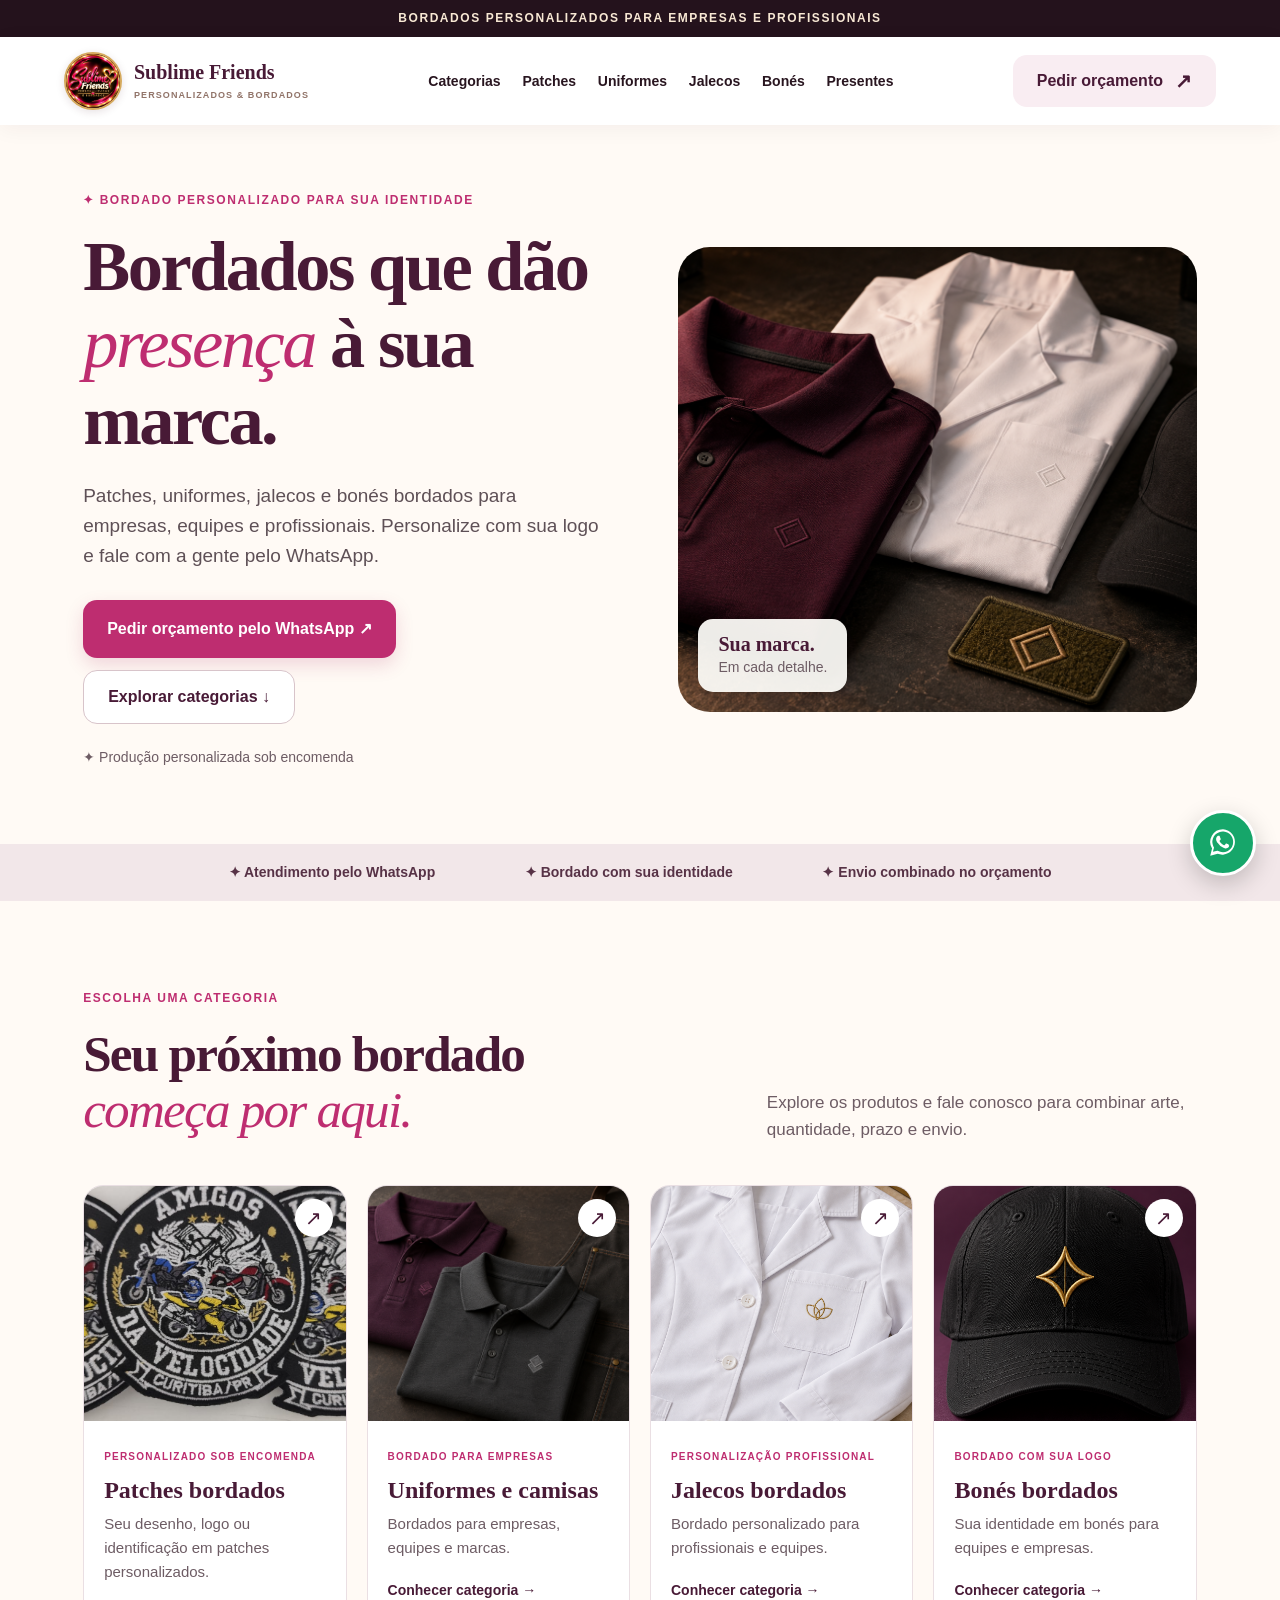
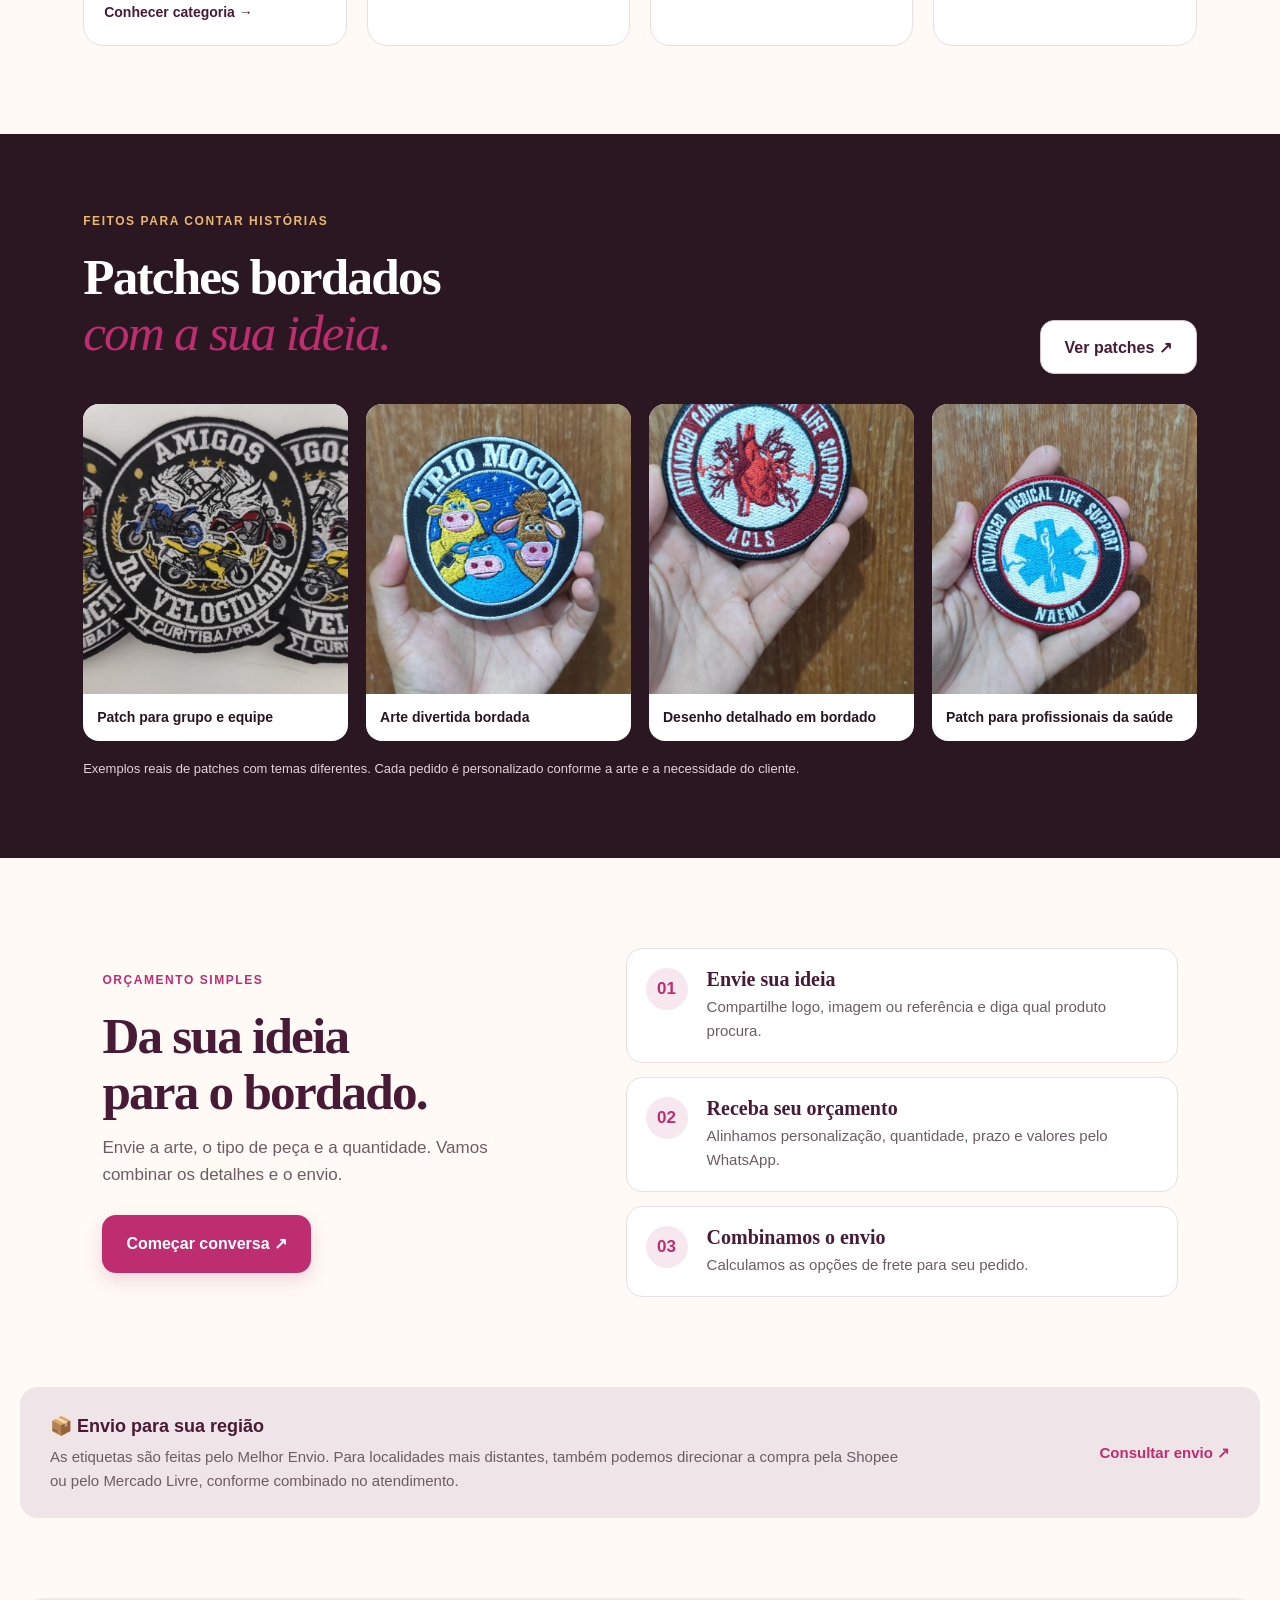
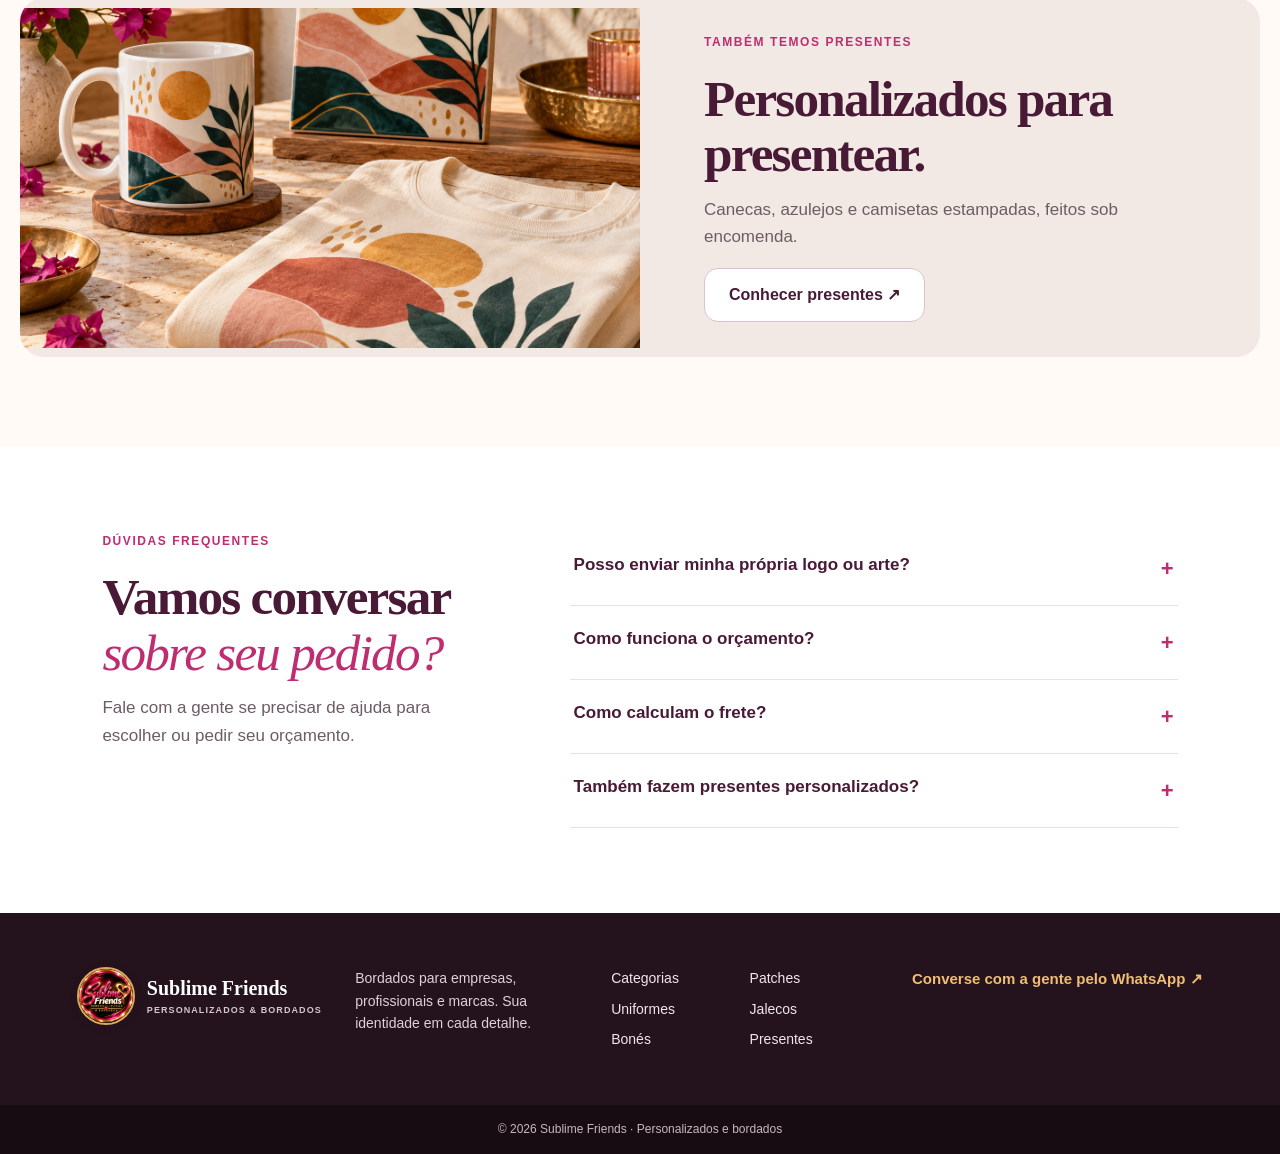
==== index.html @ 419f2129 "Atualiza cache das páginas do catálogo" ====
<!doctype html><html lang="pt-BR"><head><meta charset="utf-8"><meta name="viewport" content="width=device-width,initial-scale=1"><meta name="theme-color" content="#200d18"><meta name="description" content="Patches, jalecos, uniformes, camisas e bonés bordados com sua logo. Presentes personalizados sob encomenda. Peça seu orçamento à Sublime Friends pelo WhatsApp."><meta property="og:title" content="Sublime Friends | Bordados Personalizados"><meta property="og:description" content="Bordados para empresas, equipes e profissionais: patches, uniformes, jalecos e bonés personalizados."><meta property="og:image" content="sublime-friends-logo.jpeg"><title>Sublime Friends | Patches, Uniformes e Bordados Personalizados</title><link rel="icon" href="sublime-friends-logo.jpeg"><link rel="stylesheet" href="styles.css?v=20261026"><script type="application/ld+json">{"@context":"https://schema.org","@type":"Store","name":"Sublime Friends Personalizados e Bordados","description":"Bordados personalizados para empresas, jalecos, bonés, uniformes e patches. Presentes personalizados sob encomenda.","image":"sublime-friends-logo.jpeg","priceRange":"Sob consulta","currenciesAccepted":"BRL"}</script></head><body><div class="topline">BORDADOS PERSONALIZADOS PARA EMPRESAS E PROFISSIONAIS</div><header class="site-header"><a class="brand" href="index.html" aria-label="Sublime Friends — página inicial"><span class="brand-mark"><img src="sublime-friends-logo.jpeg" alt=""></span><span><b>Sublime Friends</b><small>PERSONALIZADOS &amp; BORDADOS</small></span></a><button class="menu-toggle" aria-label="Abrir menu" aria-expanded="false"><span></span><span></span><span></span></button><nav class="main-nav"><a href="index.html#categorias">Categorias</a><a href="patches.html">Patches</a><a href="uniformes.html">Uniformes</a><a href="jalecos.html">Jalecos</a><a href="bones.html">Bonés</a><a href="presentes.html">Presentes</a></nav><a class="header-cta" href="https://wa.me/5571993175215?text=Ol%C3%A1%21%20Vim%20pelo%20site%20da%20Sublime%20Friends%20e%20quero%20fazer%20um%20or%C3%A7amento.">Pedir orçamento <span>↗</span></a></header><main><section class="hero"><div class="hero-copy"><p class="eyebrow">✦ BORDADO PERSONALIZADO PARA SUA IDENTIDADE</p><h1>Bordados que dão <em>presença</em> à sua marca.</h1><p class="hero-lead">Patches, uniformes, jalecos e bonés bordados para empresas, equipes e profissionais. Personalize com sua logo e fale com a gente pelo WhatsApp.</p><div class="hero-actions"><a class="button primary" href="https://wa.me/5571993175215?text=Ol%C3%A1%21%20Quero%20fazer%20um%20or%C3%A7amento%20de%20bordado%20personalizado.">Pedir orçamento pelo WhatsApp ↗</a><a class="button secondary" href="#categorias">Explorar categorias ↓</a></div><div class="trust-line">✦ Produção personalizada sob encomenda</div></div><div class="hero-image"><img src="bordados-hero.png" alt="Polo, jaleco e boné com bordado personalizado"><div class="image-label"><b>Sua marca.</b><span>Em cada detalhe.</span></div></div></section>
<section class="benefit-strip"><span>✦ Atendimento pelo WhatsApp</span><span>✦ Bordado com sua identidade</span><span>✦ Envio combinado no orçamento</span></section>
<section class="section" id="categorias"><div class="section-heading"><div><p class="eyebrow">ESCOLHA UMA CATEGORIA</p><h2>Seu próximo bordado<br><em>começa por aqui.</em></h2></div><p>Explore os produtos e fale conosco para combinar arte, quantidade, prazo e envio.</p></div><div class="category-grid"><a class="category-card" href="patches.html"><div class="card-photo"><img src="patch-motociclista.jpeg" alt="Patch bordado personalizado para motociclistas" loading="lazy"><span class="photo-arrow">↗</span></div><div class="card-copy"><span>PERSONALIZADO SOB ENCOMENDA</span><h3>Patches bordados</h3><p>Seu desenho, logo ou identificação em patches personalizados.</p><b>Conhecer categoria →</b></div></a><a class="category-card" href="uniformes.html"><div class="card-photo"><img src="uniformes.png" alt="Uniformes bordados para empresas" loading="lazy"><span class="photo-arrow">↗</span></div><div class="card-copy"><span>BORDADO PARA EMPRESAS</span><h3>Uniformes e camisas</h3><p>Bordados para empresas, equipes e marcas.</p><b>Conhecer categoria →</b></div></a><a class="category-card" href="jalecos.html"><div class="card-photo"><img src="jaleco-bordado.png" alt="Jaleco profissional bordado" loading="lazy"><span class="photo-arrow">↗</span></div><div class="card-copy"><span>PERSONALIZAÇÃO PROFISSIONAL</span><h3>Jalecos bordados</h3><p>Bordado personalizado para profissionais e equipes.</p><b>Conhecer categoria →</b></div></a><a class="category-card" href="bones.html"><div class="card-photo"><img src="bone-bordado.png" alt="Boné escuro com bordado personalizado" loading="lazy"><span class="photo-arrow">↗</span></div><div class="card-copy"><span>BORDADO COM SUA LOGO</span><h3>Bonés bordados</h3><p>Sua identidade em bonés para equipes e empresas.</p><b>Conhecer categoria →</b></div></a></div></section>
<section class="patch-showcase"><div class="section-heading"><div><p class="eyebrow">FEITOS PARA CONTAR HISTÓRIAS</p><h2>Patches bordados<br><em>com a sua ideia.</em></h2></div><a class="button secondary" href="patches.html">Ver patches ↗</a></div><div class="patch-gallery"><figure><img loading="lazy" src="patch-motociclista.jpeg" alt="Patch bordado personalizado com tema motociclismo"><figcaption>Patch para grupo e equipe</figcaption></figure><figure><img loading="lazy" src="patch-vacas.jpeg" alt="Patch bordado colorido com tema de vacas"><figcaption>Arte divertida bordada</figcaption></figure><figure><img loading="lazy" src="patch-coracao.jpeg" alt="Patch bordado com ilustração de coração anatômico"><figcaption>Desenho detalhado em bordado</figcaption></figure><figure><img loading="lazy" src="patch-medico.jpeg" alt="Patch bordado para área de saúde"><figcaption>Patch para profissionais da saúde</figcaption></figure></div><p class="gallery-note">Exemplos reais de patches com temas diferentes. Cada pedido é personalizado conforme a arte e a necessidade do cliente.</p></section>
<section class="how-section"><div><p class="eyebrow">ORÇAMENTO SIMPLES</p><h2>Da sua ideia<br>para o bordado.</h2><p>Envie a arte, o tipo de peça e a quantidade. Vamos combinar os detalhes e o envio.</p><a class="button primary" href="https://wa.me/5571993175215?text=Ol%C3%A1%21%20Quero%20um%20or%C3%A7amento%20e%20vou%20enviar%20minha%20arte.">Começar conversa ↗</a></div><div class="steps"><article><span>01</span><div><h3>Envie sua ideia</h3><p>Compartilhe logo, imagem ou referência e diga qual produto procura.</p></div></article><article><span>02</span><div><h3>Receba seu orçamento</h3><p>Alinhamos personalização, quantidade, prazo e valores pelo WhatsApp.</p></div></article><article><span>03</span><div><h3>Combinamos o envio</h3><p>Calculamos as opções de frete para seu pedido.</p></div></article></div></section>
<section class="shipping-note"><div><b>📦 Envio para sua região</b><p>As etiquetas são feitas pelo Melhor Envio. Para localidades mais distantes, também podemos direcionar a compra pela Shopee ou pelo Mercado Livre, conforme combinado no atendimento.</p></div><a href="https://wa.me/5571993175215?text=Ol%C3%A1%21%20Quero%20consultar%20o%20envio%20para%20minha%20cidade.">Consultar envio ↗</a></section>
<section class="gift-band"><img src="presentes.png" alt="Caneca, azulejo e camiseta estampados personalizados" loading="lazy"><div><p class="eyebrow">TAMBÉM TEMOS PRESENTES</p><h2>Personalizados para presentear.</h2><p>Canecas, azulejos e camisetas estampadas, feitos sob encomenda.</p><a class="button secondary" href="presentes.html">Conhecer presentes ↗</a></div></section>
<section class="faq-section"><div><p class="eyebrow">DÚVIDAS FREQUENTES</p><h2>Vamos conversar<br><em>sobre seu pedido?</em></h2><p>Fale com a gente se precisar de ajuda para escolher ou pedir seu orçamento.</p></div><div class="faq-list"><details><summary>Posso enviar minha própria logo ou arte?</summary><p>Sim. Envie sua arte ou referência pelo WhatsApp e conversamos sobre a personalização.</p></details><details><summary>Como funciona o orçamento?</summary><p>O valor depende do produto, da arte, da quantidade e dos detalhes do pedido.</p></details><details><summary>Como calculam o frete?</summary><p>As etiquetas são feitas pelo Melhor Envio. Para regiões mais distantes, podemos combinar o link da Shopee ou do Mercado Livre.</p></details><details><summary>Também fazem presentes personalizados?</summary><p>Sim. Temos canecas, azulejos e camisetas estampadas, além da linha principal de bordados.</p></details></div></section></main><footer><div class="footer-inner"><a class="brand footer-brand" href="index.html"><span class="brand-mark"><img src="sublime-friends-logo.jpeg" alt=""></span><span><b>Sublime Friends</b><small>PERSONALIZADOS &amp; BORDADOS</small></span></a><p>Bordados para empresas, profissionais e marcas. Sua identidade em cada detalhe.</p><div class="footer-links"><a href="index.html#categorias">Categorias</a><a href="patches.html">Patches</a><a href="uniformes.html">Uniformes</a><a href="jalecos.html">Jalecos</a><a href="bones.html">Bonés</a><a href="presentes.html">Presentes</a></div><a class="footer-contact" href="https://wa.me/5571993175215?text=Ol%C3%A1%21%20Vim%20pelo%20site%20da%20Sublime%20Friends%20e%20quero%20fazer%20um%20or%C3%A7amento.">Converse com a gente pelo WhatsApp ↗</a></div><div class="copyright">© 2026 Sublime Friends · Personalizados e bordados</div></footer><a class="floating-wa" aria-label="Chamar Sublime Friends no WhatsApp" href="https://wa.me/5571993175215?text=Ol%C3%A1%21%20Vim%20pelo%20site%20da%20Sublime%20Friends%20e%20quero%20fazer%20um%20or%C3%A7amento."><svg viewBox="0 0 32 32" aria-hidden="true"><path d="M16 3a12 12 0 0 0-10.3 18.2L4 28l7-1.8A12 12 0 1 0 16 3Zm0 21.8a9.8 9.8 0 0 1-5-1.4l-.4-.2-4.1 1.1 1.1-4-.3-.4A9.8 9.8 0 1 1 16 24.8Zm5.4-7.3c-.3-.2-1.8-.9-2.1-1s-.5-.2-.7.2-.8 1-1 1.2-.4.2-.7.1a8.2 8.2 0 0 1-2.4-1.5 9.1 9.1 0 0 1-1.7-2.1c-.2-.3 0-.5.2-.7l.5-.6.3-.5v-.6c-.1-.2-.7-1.7-.9-2.3-.2-.6-.5-.5-.7-.5h-.6c-.2 0-.6.1-.9.4s-1.2 1.2-1.2 2.8 1.2 3.2 1.4 3.4a13.3 13.3 0 0 0 5.1 4.5c.7.3 1.2.5 1.7.6.7.2 1.3.2 1.8.1.5-.1 1.8-.7 2-1.4.3-.7.3-1.3.2-1.4s-.3-.3-.6-.4Z"/></svg></a><script src="nav.js" defer></script></body></html>
---- styles.css ----
:root{--ink:#28151f;--plum:#481a36;--pink:#be2d70;--gold:#d5aa5d;--cream:#fffaf5;--muted:#6d5c64;--line:#eadfe3;--green:#16a66a}*{box-sizing:border-box}html{scroll-behavior:smooth}body{margin:0;background:var(--cream);color:var(--ink);font-family:Inter,Arial,sans-serif;font-size:17px;line-height:1.6}a{color:inherit;text-decoration:none}img{display:block;max-width:100%}.topline{background:#24121c;color:#f8e8d4;text-align:center;padding:9px 18px;font-size:12px;font-weight:800;letter-spacing:.13em}.site-header{height:88px;padding:10px clamp(20px,5vw,78px);display:flex;align-items:center;gap:28px;background:#fff;position:sticky;top:0;z-index:20;box-shadow:0 4px 20px #3414260d}.brand{display:flex;align-items:center;gap:12px;min-width:max-content}.brand-mark{width:58px;height:58px;overflow:hidden;border-radius:50%;display:block;border:2px solid var(--gold);background:#250c1b;box-shadow:0 2px 8px #41152822}.brand-mark img{width:100%;height:100%;object-fit:cover}.brand b{font-family:Georgia,serif;font-size:20px;line-height:1.2;color:var(--plum)}.brand small{display:block;font-size:9px;letter-spacing:.12em;font-weight:800;color:#917469}.main-nav{display:flex;align-items:center;justify-content:center;gap:clamp(12px,1.7vw,26px);margin:auto}.main-nav a{font-size:14px;font-weight:700;white-space:nowrap}.main-nav a:hover,.footer-links a:hover{color:var(--pink)}.header-cta,.button{min-height:52px;border-radius:14px;display:inline-flex;align-items:center;justify-content:center;gap:12px;padding:0 24px;font-size:16px;font-weight:800;transition:transform .2s,box-shadow .2s}.header-cta{background:#f9edf2;color:var(--plum);white-space:nowrap}.header-cta span,.button span{font-size:20px}.header-cta:hover,.button:hover{transform:translateY(-2px);box-shadow:0 8px 20px #3c16331d}.menu-toggle{display:none}.hero{max-width:1440px;margin:auto;padding:66px clamp(24px,6.5vw,100px) 76px;display:grid;grid-template-columns:1fr 1fr;align-items:center;gap:clamp(36px,6vw,88px);min-height:610px}.eyebrow{font-size:12px;font-weight:900;letter-spacing:.13em;color:var(--pink);margin:0 0 18px}.eyebrow span{display:inline-block;width:9px;height:9px;border-radius:50%;background:var(--gold);margin-right:5px}h1,h2,h3,p{margin-top:0}h1,h2{font-family:Georgia,'Times New Roman',serif;letter-spacing:-.035em;line-height:1.09;color:var(--plum)}h1{font-size:clamp(44px,5.5vw,76px);margin-bottom:22px}h1 em,h2 em{font-weight:400;color:var(--pink)}h2{font-size:clamp(34px,4vw,54px);margin-bottom:14px}.hero-lead{font-size:19px;color:#5e5056;max-width:610px;margin-bottom:28px}.hero-actions{display:flex;flex-wrap:wrap;gap:12px}.button.primary{background:var(--pink);color:white;min-height:58px;box-shadow:0 7px 18px #a5235a2b}.button.secondary{border:1px solid #d8c4ca;background:#fff;color:var(--plum);min-height:54px}.trust-line{margin-top:22px;color:var(--muted);font-size:14px}.trust-line span{color:var(--gold)}.hero-image{height:465px;position:relative;border-radius:32px;overflow:hidden;background:#e7dbd2}.hero-image>img{height:100%;width:100%;object-fit:cover}.image-label{position:absolute;bottom:20px;left:20px;background:#fffefaed;padding:14px 20px;border-radius:15px;display:grid;box-shadow:0 8px 28px #25121b22}.image-label b{font:700 20px Georgia;color:var(--plum)}.image-label span{font-size:14px;color:var(--muted)}.benefit-strip{background:#f2e7e9;display:flex;justify-content:center;gap:clamp(20px,7vw,100px);padding:17px 20px;font-size:14px;font-weight:800;color:#573246}.section{max-width:1440px;margin:auto;padding:88px clamp(24px,6.5vw,100px)}.section-heading{display:flex;align-items:end;justify-content:space-between;gap:30px;margin-bottom:34px}.section-heading>p{max-width:430px;color:var(--muted);margin:0 0 8px}.category-grid{display:grid;grid-template-columns:repeat(4,minmax(0,1fr));gap:20px}.category-card{background:#fff;border:1px solid var(--line);border-radius:20px;overflow:hidden;transition:transform .2s,box-shadow .2s}.category-card:hover{transform:translateY(-4px);box-shadow:0 12px 32px #33182812}.card-photo{height:235px;position:relative;background:#eadde0;overflow:hidden}.card-photo img{width:100%;height:100%;object-fit:cover;transition:transform .35s}.category-card:hover .card-photo img{transform:scale(1.04)}.photo-arrow{position:absolute;right:13px;top:13px;border-radius:50%;height:38px;width:38px;display:grid;place-items:center;background:#fff;color:var(--plum);font-size:20px}.card-copy{padding:20px}.card-copy>span{font-size:10px;letter-spacing:.12em;font-weight:900;color:var(--pink)}.card-copy h3{font:700 24px Georgia;color:var(--plum);margin:8px 0}.card-copy p{font-size:15px;color:var(--muted);min-height:50px;margin-bottom:14px}.card-copy>b{font-size:14px;color:var(--plum)}.card-copy>b span{color:var(--pink);padding-left:6px}.patch-showcase{background:#2b1722;padding:78px clamp(24px,6.5vw,100px);color:white}.patch-showcase .section-heading{max-width:1240px;margin:0 auto 30px}.patch-showcase h2{color:white}.patch-showcase .eyebrow{color:#e9b86e}.patch-showcase .button{white-space:nowrap}.patch-gallery{max-width:1240px;margin:0 auto;display:grid;grid-template-columns:repeat(4,1fr);gap:18px}.patch-gallery figure{margin:0;background:#fff;border-radius:16px;overflow:hidden;color:var(--ink)}.patch-gallery img{width:100%;height:290px;object-fit:cover}.patch-gallery figcaption{padding:12px 14px;font-size:14px;font-weight:700}.gallery-note{max-width:1240px;margin:18px auto 0;color:#e0d2d8;font-size:13px}.how-section{padding:90px clamp(24px,8vw,125px);display:grid;grid-template-columns:.85fr 1.15fr;gap:9vw;align-items:center}.how-section>div:first-child>p:not(.eyebrow){color:var(--muted);max-width:470px}.how-section .button{margin-top:10px}.steps{display:grid;gap:14px}.steps article{display:flex;align-items:flex-start;gap:19px;padding:19px;border-radius:16px;background:#fff;border:1px solid var(--line)}.steps article>span{width:42px;height:42px;border-radius:50%;background:#f6e8ee;color:var(--pink);display:grid;place-items:center;font-weight:900;flex:none}.steps h3{font:700 20px Georgia;color:var(--plum);margin:0 0 4px}.steps p{font-size:15px;color:var(--muted);margin:0}.shipping-note{max-width:1240px;margin:0 auto 80px;padding:25px 30px;background:#efe4e7;border-radius:18px;display:flex;align-items:center;justify-content:space-between;gap:25px}.shipping-note b{font-size:18px;color:var(--plum)}.shipping-note p{font-size:15px;color:var(--muted);margin:5px 0 0;max-width:850px}.shipping-note>a,.footer-contact{font-size:15px;color:var(--pink);font-weight:900;white-space:nowrap}.gift-band{max-width:1240px;margin:0 auto 90px;display:grid;grid-template-columns:1fr 1fr;align-items:center;background:#f2e9e5;border-radius:24px;overflow:hidden}.gift-band>img{width:100%;height:340px;object-fit:cover}.gift-band>div{padding:35px clamp(24px,5vw,70px)}.gift-band>div>p:not(.eyebrow){color:var(--muted)}.faq-section{background:#fff;display:grid;grid-template-columns:.75fr 1.25fr;gap:8vw;padding:85px clamp(24px,8vw,125px)}.faq-section>div:first-child>p:last-child{color:var(--muted);max-width:360px}.faq-list details{border-bottom:1px solid var(--line);padding:19px 4px}.faq-list summary{cursor:pointer;font-weight:800;color:var(--plum);font-size:17px;list-style:none;display:flex;justify-content:space-between;gap:20px}.faq-list summary:after{content:'+';color:var(--pink);font-size:22px}.faq-list details[open] summary:after{content:'−'}.faq-list details p{color:var(--muted);margin:10px 0 0;font-size:15px}.category-hero{background:#f3e9eb;padding:24px clamp(24px,7vw,100px) 52px}.breadcrumbs{max-width:1240px;margin:0 auto 24px;display:flex;gap:10px;color:#78676e;font-size:14px}.breadcrumbs a{color:var(--pink);font-weight:700}.category-intro{max-width:1240px;margin:auto;display:grid;grid-template-columns:1fr .9fr;align-items:center;gap:65px}.category-intro h1{font-size:clamp(42px,5vw,66px)}.category-intro>div>p:not(.eyebrow){color:#5e5056;font-size:18px;max-width:620px;margin-bottom:25px}.category-intro>img{width:100%;height:420px;object-fit:cover;border-radius:26px}.category-detail{max-width:1240px;margin:auto;padding:75px 24px;display:grid;grid-template-columns:1fr 350px;gap:10vw;align-items:center}.category-detail>div>p:not(.eyebrow){color:var(--muted);max-width:720px}.category-detail aside{padding:26px;border-radius:18px;background:#f7eff1}.category-detail aside>span{font-size:12px;font-weight:900;letter-spacing:.12em;color:var(--pink)}.category-detail ol{padding-left:22px;margin-bottom:0}.category-detail li{padding:5px 0;color:#5c4c54}.category-examples{padding-top:65px}.footer-inner{padding:54px clamp(24px,6vw,90px);display:grid;grid-template-columns:1.1fr 1fr 1.2fr 1.3fr;gap:32px;align-items:start;background:#24121c;color:#fff}.footer-brand b{color:#fff}.footer-brand small{color:#dac4cd}.footer-inner>p{color:#dfd1d6;font-size:14px}.footer-links{display:grid;grid-template-columns:1fr 1fr;gap:8px}.footer-links a{font-size:14px;color:#f0e6ea}.footer-contact{white-space:normal;color:#f0be72}.copyright{background:#180c13;color:#c9b7bf;padding:15px 24px;text-align:center;font-size:12px}.floating-wa{position:fixed;right:24px;bottom:24px;width:66px;height:66px;border-radius:50%;background:var(--green);color:white;display:grid;place-items:center;z-index:30;box-shadow:0 8px 24px #0003;border:3px solid #fff}.floating-wa svg{width:34px;height:34px;fill:white}.floating-wa:hover{transform:scale(1.06)}
@media(max-width:1100px){.main-nav{gap:12px}.main-nav a{font-size:12px}.header-cta{padding:0 16px}.brand b{font-size:18px}.brand-mark{width:52px;height:52px}.category-grid{grid-template-columns:repeat(2,minmax(0,1fr))}.card-photo{height:270px}.footer-inner{grid-template-columns:1fr 1fr}.patch-gallery img{height:230px}}
@media(max-width:760px){body{font-size:16px}.topline{font-size:10px;letter-spacing:.09em;padding:8px}.site-header{height:74px;padding:8px 16px;gap:10px}.brand{gap:9px}.brand-mark{width:48px;height:48px}.brand b{font-size:17px}.brand small{font-size:8px}.menu-toggle{margin-left:auto;order:3;width:48px;height:48px;border:1px solid var(--line);background:#fff;border-radius:13px;display:flex;flex-direction:column;align-items:center;justify-content:center;gap:5px;cursor:pointer}.menu-toggle span{width:21px;height:2px;background:var(--plum);border-radius:2px}.main-nav{display:none;position:absolute;top:74px;left:0;right:0;margin:0;padding:10px 16px 20px;background:#fff;box-shadow:0 12px 20px #24121c1a;flex-direction:column;align-items:stretch;gap:0}.main-nav.open{display:flex}.main-nav a{padding:13px 14px;font-size:16px;border-bottom:1px solid #f0e8eb}.header-cta{order:2;margin-left:auto;min-height:46px;padding:0 14px;font-size:14px;border-radius:12px}.header-cta span{display:none}.hero{padding:38px 20px 46px;display:flex;flex-direction:column;align-items:stretch;gap:26px;min-height:auto}.hero h1{font-size:clamp(43px,12vw,62px)}.hero-lead{font-size:17px}.hero-actions{display:grid;grid-template-columns:1fr}.button,.header-cta{min-height:54px}.hero-image{height:330px;border-radius:22px}.benefit-strip{display:grid;grid-template-columns:1fr;gap:8px;padding:15px 22px;font-size:13px}.section{padding:58px 20px}.section-heading{display:block;margin-bottom:24px}.section-heading>p{margin-top:12px}.section-heading h2{font-size:38px}.category-grid{grid-template-columns:1fr;gap:15px}.category-card{display:grid;grid-template-columns:39% 1fr;min-height:180px}.card-photo{height:100%;min-height:180px}.card-copy{padding:14px}.card-copy>span{font-size:9px}.card-copy h3{font-size:21px}.card-copy p{font-size:14px;min-height:auto;margin-bottom:8px;line-height:1.4}.card-copy>b{font-size:13px}.patch-showcase{padding:58px 20px}.patch-showcase .section-heading{display:flex;align-items:center}.patch-showcase .section-heading h2{font-size:36px}.patch-showcase .section-heading .button{font-size:13px;padding:0 12px;min-height:46px}.patch-gallery{grid-template-columns:repeat(2,minmax(0,1fr));gap:10px}.patch-gallery img{height:210px}.patch-gallery figcaption{font-size:12px;padding:10px}.gallery-note{font-size:12px}.how-section{padding:58px 20px;display:block}.how-section .steps{margin-top:27px}.shipping-note{margin:0 16px 58px;padding:20px;display:block}.shipping-note>a{display:inline-flex;margin-top:13px}.gift-band{margin:0 16px 60px;grid-template-columns:1fr}.gift-band>img{height:240px}.gift-band>div{padding:26px}.faq-section{display:block;padding:58px 20px}.faq-list{margin-top:24px}.faq-list summary{font-size:16px}.category-hero{padding:20px 20px 35px}.breadcrumbs{font-size:12px;gap:6px;flex-wrap:wrap}.category-intro{display:flex;flex-direction:column;align-items:stretch;gap:24px}.category-intro h1{font-size:44px}.category-intro>div>p:not(.eyebrow){font-size:16px}.category-intro>img{height:300px;border-radius:20px}.category-detail{padding:55px 20px;display:block}.category-detail aside{margin-top:25px}.category-examples{padding-top:52px}.footer-inner{padding:40px 22px;grid-template-columns:1fr 1fr;gap:25px}.footer-inner>p{grid-column:1/-1;grid-row:2}.footer-links{grid-column:1/-1}.footer-contact{grid-column:1/-1}.floating-wa{width:62px;height:62px;right:16px;bottom:16px}.floating-wa svg{width:32px;height:32px}}
@media(max-width:390px){.brand b{font-size:15px}.brand small{font-size:7px}.brand-mark{width:43px;height:43px}.site-header{padding:8px 11px}.header-cta{font-size:12px;padding:0 10px;min-height:44px}.menu-toggle{width:44px;height:44px}.card-copy{padding:11px}.card-copy h3{font-size:19px}.card-photo{min-height:170px}.category-card{min-height:170px}}
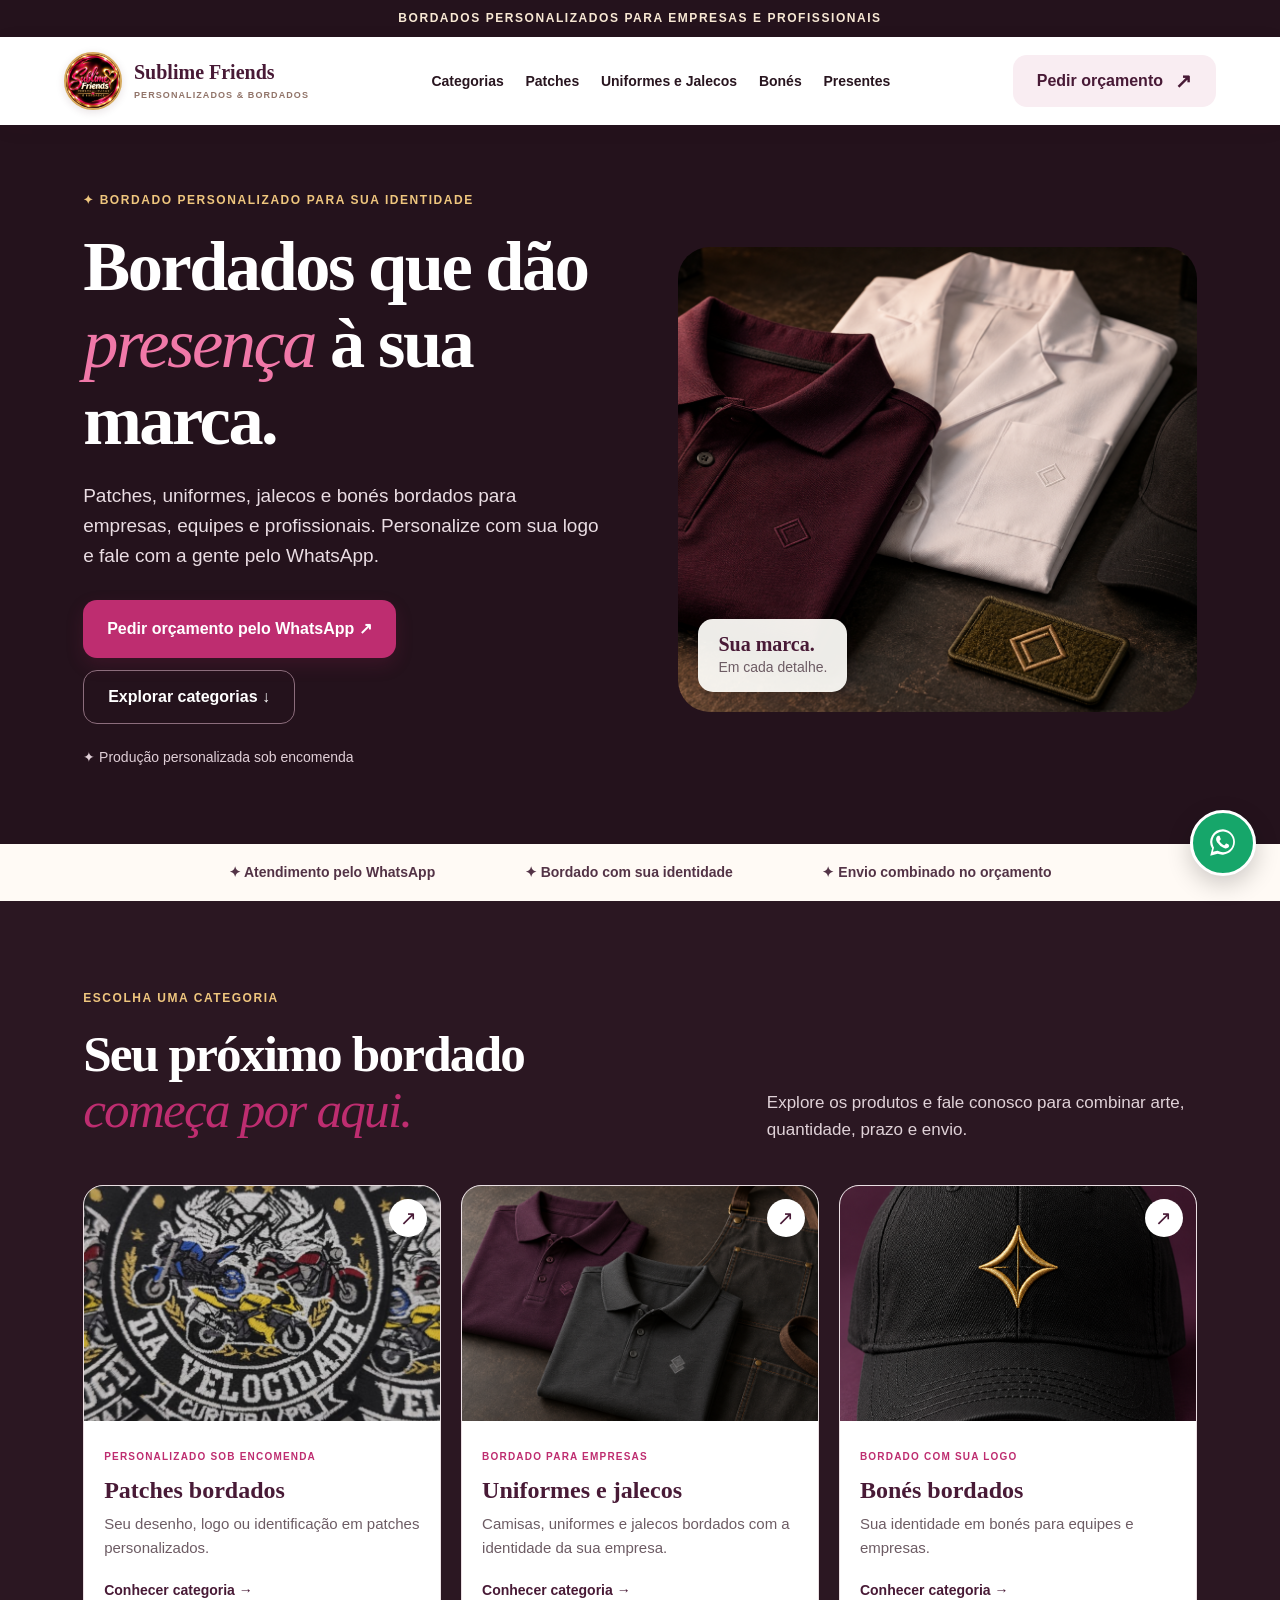
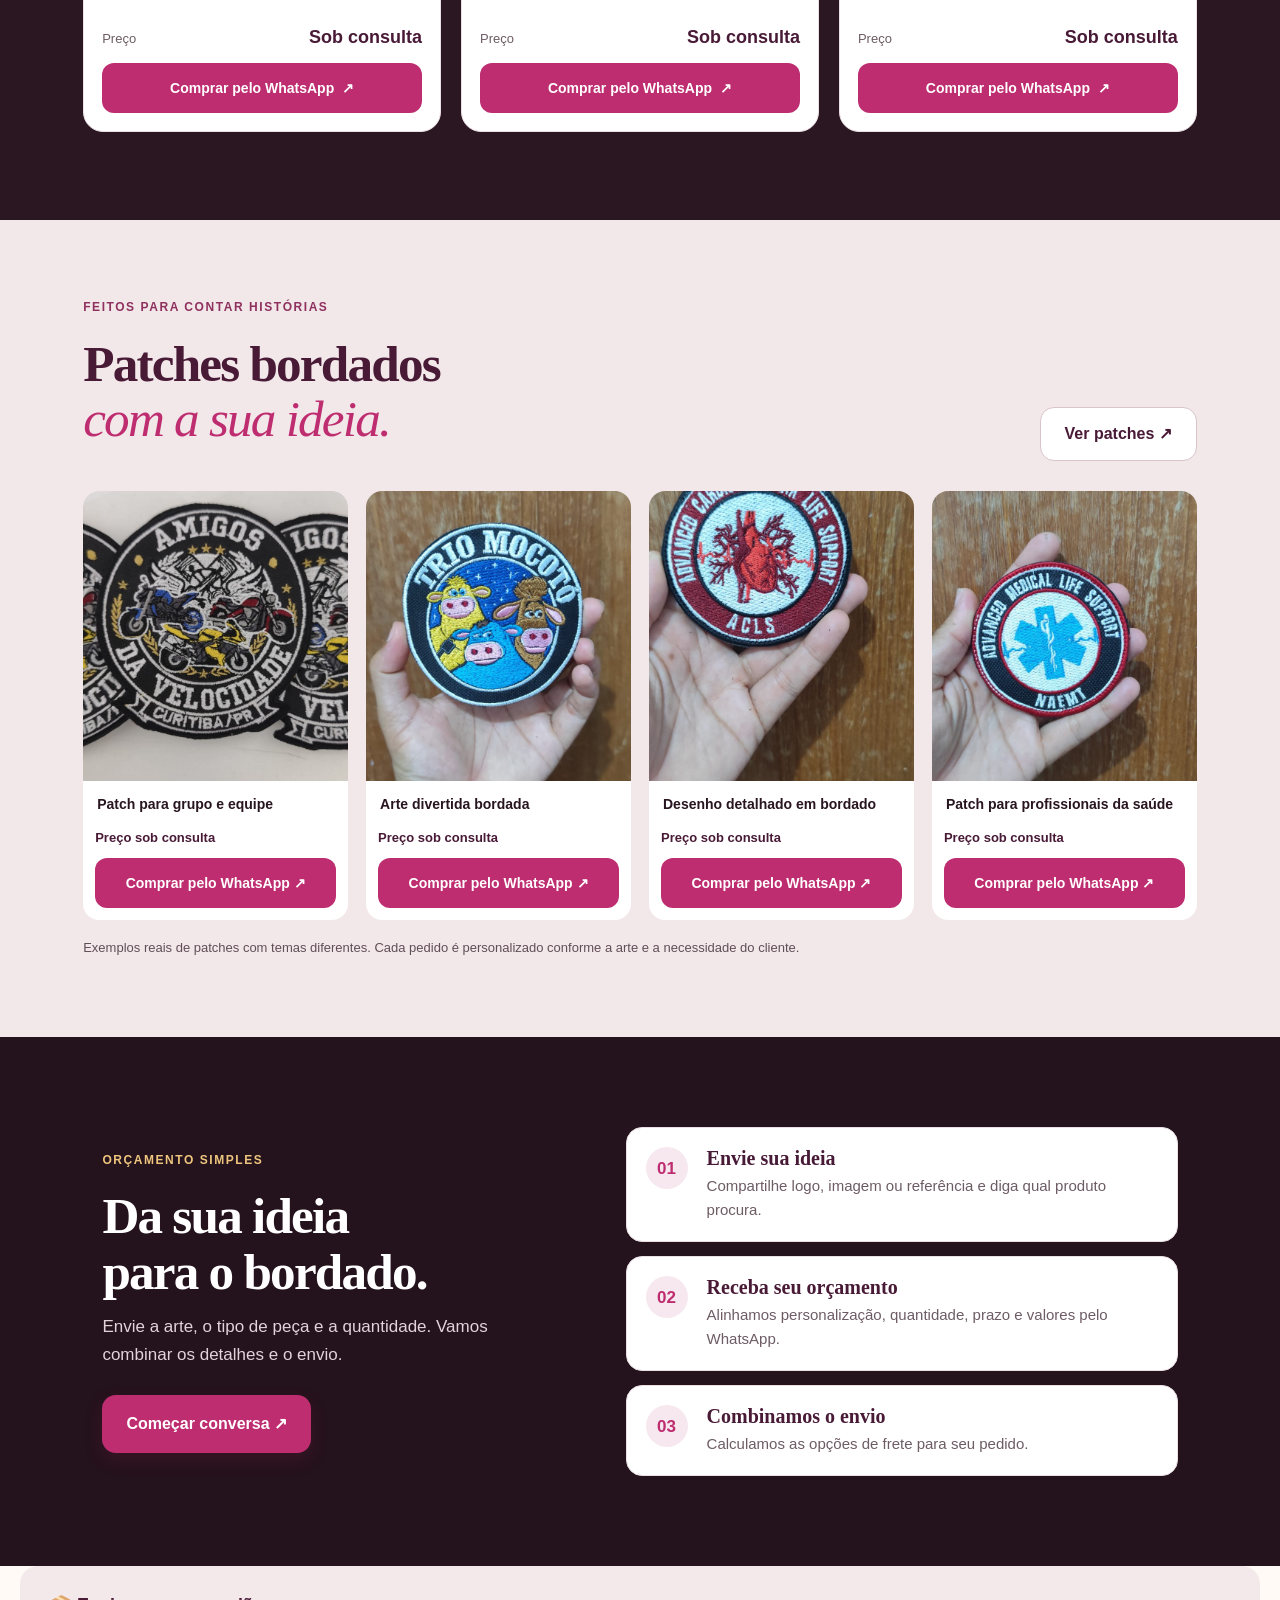
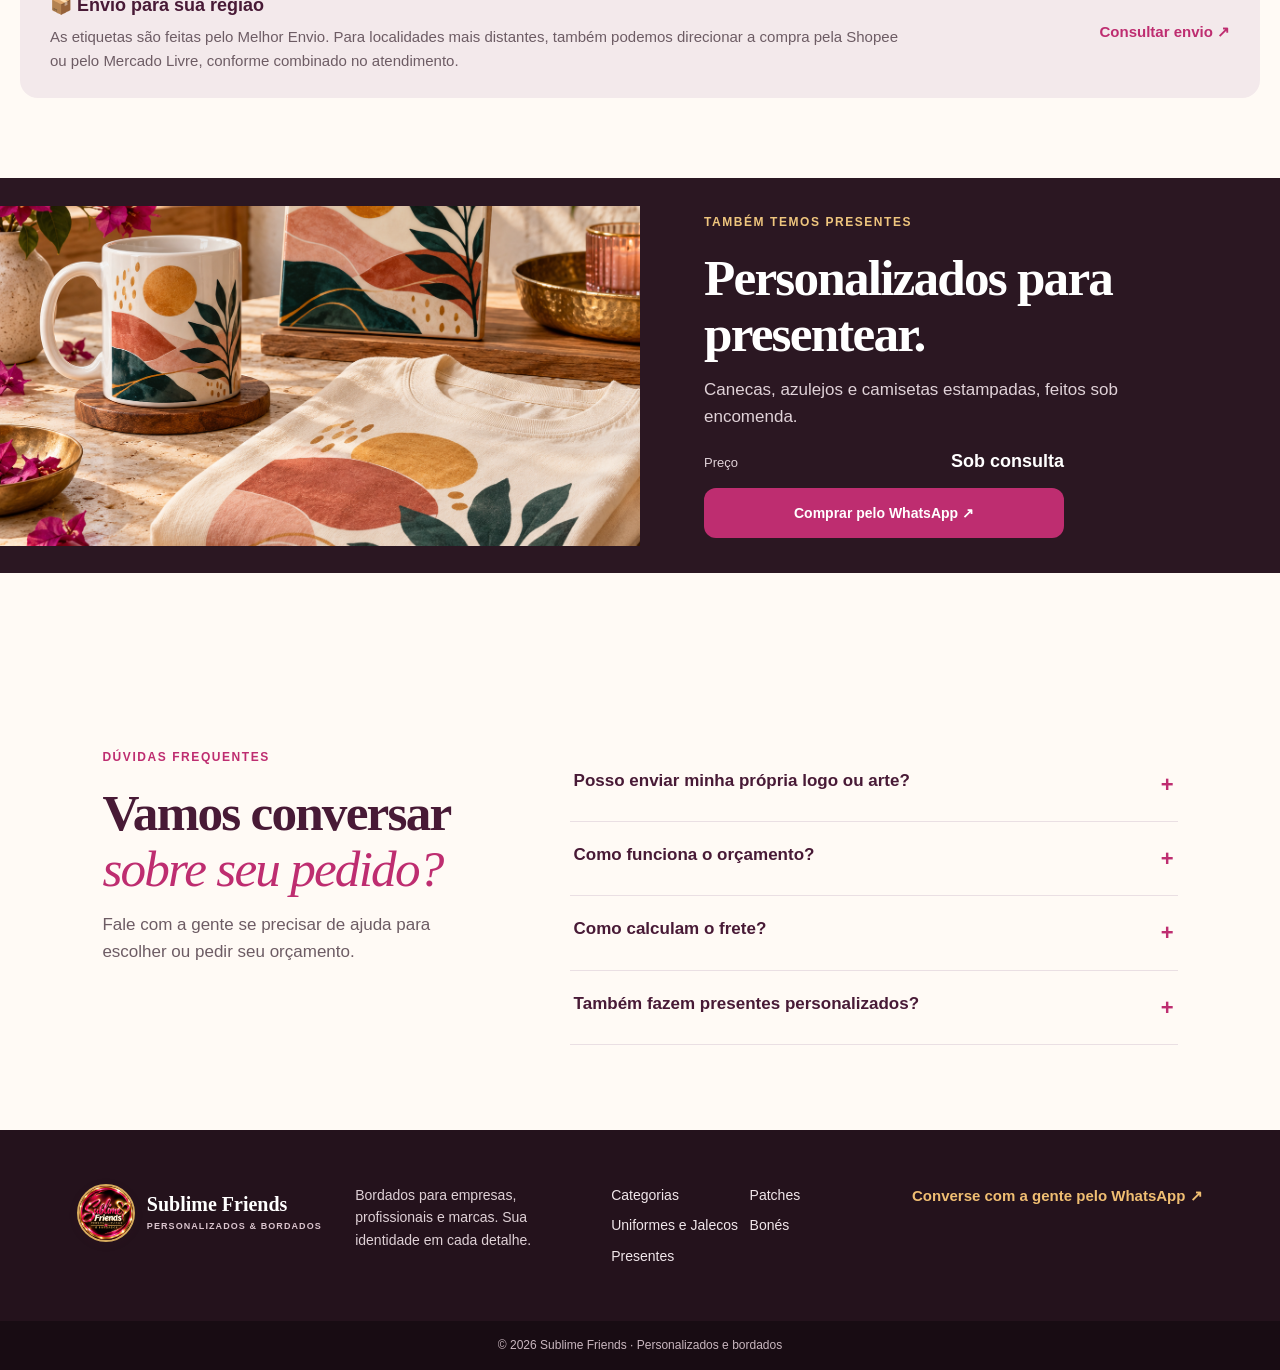
==== commit d5bf2080: "Unifica jalecos e ajusta cards de compra Aplica a paleta escura, rosa e dourada com seções alternada" ====
--- a/index.html
+++ b/index.html
@@ -1,13 +1,18 @@
-<!doctype html><html lang="pt-BR"><head><meta charset="utf-8"><meta name="viewport" content="width=device-width,initial-scale=1"><meta name="theme-color" content="#200d18"><meta name="description" content="Patches, jalecos, uniformes, camisas e bonés bordados com sua logo. Presentes personalizados sob encomenda. Peça seu orçamento à Sublime Friends pelo WhatsApp."><meta property="og:title" content="Sublime Friends | Bordados Personalizados"><meta property="og:description" content="Bordados para empresas, equipes e profissionais: patches, uniformes, jalecos e bonés personalizados."><meta property="og:image" content="sublime-friends-logo.jpeg"><title>Sublime Friends | Patches, Uniformes e Bordados Personalizados</title><link rel="icon" href="sublime-friends-logo.jpeg"><link rel="stylesheet" href="styles.css?v=20261026"><script type="application/ld+json">{"@context":"https://schema.org","@type":"Store","name":"Sublime Friends Personalizados e Bordados","description":"Bordados personalizados para empresas, jalecos, bonés, uniformes e patches. Presentes personalizados sob encomenda.","image":"sublime-friends-logo.jpeg","priceRange":"Sob consulta","currenciesAccepted":"BRL"}</script></head><body><div class="topline">BORDADOS PERSONALIZADOS PARA EMPRESAS E PROFISSIONAIS</div><header class="site-header"><a class="brand" href="index.html" aria-label="Sublime Friends — página inicial"><span class="brand-mark"><img src="sublime-friends-logo.jpeg" alt=""></span><span><b>Sublime Friends</b><small>PERSONALIZADOS &amp; BORDADOS</small></span></a><button class="menu-toggle" aria-label="Abrir menu" aria-expanded="false"><span></span><span></span><span></span></button><nav class="main-nav"><a href="index.html#categorias">Categorias</a><a href="patches.html">Patches</a><a href="uniformes.html">Uniformes</a><a href="jalecos.html">Jalecos</a><a href="bones.html">Bonés</a><a href="presentes.html">Presentes</a></nav><a class="header-cta" href="https://wa.me/5571993175215?text=Ol%C3%A1%21%20Vim%20pelo%20site%20da%20Sublime%20Friends%20e%20quero%20fazer%20um%20or%C3%A7amento.">Pedir orçamento <span>↗</span></a></header><main><section class="hero"><div class="hero-copy"><p class="eyebrow">✦ BORDADO PERSONALIZADO PARA SUA IDENTIDADE</p><h1>Bordados que dão <em>presença</em> à sua marca.</h1><p class="hero-lead">Patches, uniformes, jalecos e bonés bordados para empresas, equipes e profissionais. Personalize com sua logo e fale com a gente pelo WhatsApp.</p><div class="hero-actions"><a class="button primary" href="https://wa.me/5571993175215?text=Ol%C3%A1%21%20Quero%20fazer%20um%20or%C3%A7amento%20de%20bordado%20personalizado.">Pedir orçamento pelo WhatsApp ↗</a><a class="button secondary" href="#categorias">Explorar categorias ↓</a></div><div class="trust-line">✦ Produção personalizada sob encomenda</div></div><div class="hero-image"><img src="bordados-hero.png" alt="Polo, jaleco e boné com bordado personalizado"><div class="image-label"><b>Sua marca.</b><span>Em cada detalhe.</span></div></div></section>
+<!doctype html><html lang="pt-BR"><head><meta charset="utf-8"><meta name="viewport" content="width=device-width,initial-scale=1"><meta name="theme-color" content="#200d18"><meta name="description" content="Patches, jalecos, uniformes, camisas e bonés bordados com sua logo. Presentes personalizados sob encomenda. Peça seu orçamento à Sublime Friends pelo WhatsApp."><meta property="og:title" content="Sublime Friends | Bordados Personalizados"><meta property="og:description" content="Bordados para empresas, equipes e profissionais: patches, uniformes, jalecos e bonés personalizados."><meta property="og:image" content="sublime-friends-logo.jpeg"><title>Sublime Friends | Patches, Uniformes e Bordados Personalizados</title><link rel="icon" href="sublime-friends-logo.jpeg"><link rel="stylesheet" href="styles.css?v=20261029"><script type="application/ld+json">{"@context":"https://schema.org","@type":"Store","name":"Sublime Friends Personalizados e Bordados","description":"Bordados personalizados para empresas, jalecos, bonés, uniformes e patches. Presentes personalizados sob encomenda.","image":"sublime-friends-logo.jpeg","priceRange":"Sob consulta","currenciesAccepted":"BRL"}</script></head><body><div class="topline">BORDADOS PERSONALIZADOS PARA EMPRESAS E PROFISSIONAIS</div><header class="site-header"><a class="brand" href="index.html" aria-label="Sublime Friends — página inicial"><span class="brand-mark"><img src="sublime-friends-logo.jpeg" alt=""></span><span><b>Sublime Friends</b><small>PERSONALIZADOS &amp; BORDADOS</small></span></a><button class="menu-toggle" aria-label="Abrir menu" aria-expanded="false"><span></span><span></span><span></span></button><nav class="main-nav"><a href="index.html#categorias">Categorias</a><a href="patches.html">Patches</a><a href="uniformes.html">Uniformes e Jalecos</a><a href="bones.html">Bonés</a><a href="presentes.html">Presentes</a></nav><a class="header-cta" href="https://wa.me/5571993175215?text=Ol%C3%A1%21%20Vim%20pelo%20site%20da%20Sublime%20Friends%20e%20quero%20fazer%20um%20or%C3%A7amento.">Pedir orçamento <span>↗</span></a></header><main><section class="hero"><div class="hero-copy"><p class="eyebrow">✦ BORDADO PERSONALIZADO PARA SUA IDENTIDADE</p><h1>Bordados que dão <em>presença</em> à sua marca.</h1><p class="hero-lead">Patches, uniformes, jalecos e bonés bordados para empresas, equipes e profissionais. Personalize com sua logo e fale com a gente pelo WhatsApp.</p><div class="hero-actions"><a class="button primary" href="https://wa.me/5571993175215?text=Ol%C3%A1%21%20Quero%20fazer%20um%20or%C3%A7amento%20de%20bordado%20personalizado.">Pedir orçamento pelo WhatsApp ↗</a><a class="button secondary" href="#categorias">Explorar categorias ↓</a></div><div class="trust-line">✦ Produção personalizada sob encomenda</div></div><div class="hero-image"><img src="bordados-hero.png" alt="Polo, jaleco e boné com bordado personalizado"><div class="image-label"><b>Sua marca.</b><span>Em cada detalhe.</span></div></div></section>
 <section class="benefit-strip"><span>✦ Atendimento pelo WhatsApp</span><span>✦ Bordado com sua identidade</span><span>✦ Envio combinado no orçamento</span></section>
-<section class="section" id="categorias"><div class="section-heading"><div><p class="eyebrow">ESCOLHA UMA CATEGORIA</p><h2>Seu próximo bordado<br><em>começa por aqui.</em></h2></div><p>Explore os produtos e fale conosco para combinar arte, quantidade, prazo e envio.</p></div><div class="category-grid"><a class="category-card" href="patches.html"><div class="card-photo"><img src="patch-motociclista.jpeg" alt="Patch bordado personalizado para motociclistas" loading="lazy"><span class="photo-arrow">↗</span></div><div class="card-copy"><span>PERSONALIZADO SOB ENCOMENDA</span><h3>Patches bordados</h3><p>Seu desenho, logo ou identificação em patches personalizados.</p><b>Conhecer categoria →</b></div></a><a class="category-card" href="uniformes.html"><div class="card-photo"><img src="uniformes.png" alt="Uniformes bordados para empresas" loading="lazy"><span class="photo-arrow">↗</span></div><div class="card-copy"><span>BORDADO PARA EMPRESAS</span><h3>Uniformes e camisas</h3><p>Bordados para empresas, equipes e marcas.</p><b>Conhecer categoria →</b></div></a><a class="category-card" href="jalecos.html"><div class="card-photo"><img src="jaleco-bordado.png" alt="Jaleco profissional bordado" loading="lazy"><span class="photo-arrow">↗</span></div><div class="card-copy"><span>PERSONALIZAÇÃO PROFISSIONAL</span><h3>Jalecos bordados</h3><p>Bordado personalizado para profissionais e equipes.</p><b>Conhecer categoria →</b></div></a><a class="category-card" href="bones.html"><div class="card-photo"><img src="bone-bordado.png" alt="Boné escuro com bordado personalizado" loading="lazy"><span class="photo-arrow">↗</span></div><div class="card-copy"><span>BORDADO COM SUA LOGO</span><h3>Bonés bordados</h3><p>Sua identidade em bonés para equipes e empresas.</p><b>Conhecer categoria →</b></div></a></div></section>
-<section class="patch-showcase"><div class="section-heading"><div><p class="eyebrow">FEITOS PARA CONTAR HISTÓRIAS</p><h2>Patches bordados<br><em>com a sua ideia.</em></h2></div><a class="button secondary" href="patches.html">Ver patches ↗</a></div><div class="patch-gallery"><figure><img loading="lazy" src="patch-motociclista.jpeg" alt="Patch bordado personalizado com tema motociclismo"><figcaption>Patch para grupo e equipe</figcaption></figure><figure><img loading="lazy" src="patch-vacas.jpeg" alt="Patch bordado colorido com tema de vacas"><figcaption>Arte divertida bordada</figcaption></figure><figure><img loading="lazy" src="patch-coracao.jpeg" alt="Patch bordado com ilustração de coração anatômico"><figcaption>Desenho detalhado em bordado</figcaption></figure><figure><img loading="lazy" src="patch-medico.jpeg" alt="Patch bordado para área de saúde"><figcaption>Patch para profissionais da saúde</figcaption></figure></div><p class="gallery-note">Exemplos reais de patches com temas diferentes. Cada pedido é personalizado conforme a arte e a necessidade do cliente.</p></section>
+<section class="section categories-section" id="categorias"><div class="section-heading"><div><p class="eyebrow">ESCOLHA UMA CATEGORIA</p><h2>Seu próximo bordado<br><em>começa por aqui.</em></h2></div><p>Explore os produtos e fale conosco para combinar arte, quantidade, prazo e envio.</p></div><div class="category-grid"><article class="category-card"><a class="category-main" href="patches.html"><div class="card-photo"><img src="patch-motociclista.jpeg" alt="Patch bordado personalizado para motociclistas" loading="lazy"><span class="photo-arrow">↗</span></div><div class="card-copy"><span>PERSONALIZADO SOB ENCOMENDA</span><h3>Patches bordados</h3><p>Seu desenho, logo ou identificação em patches personalizados.</p><b>Conhecer categoria →</b></div></a><div class="card-purchase"><div class="price-info"><span>Preço</span><b>Sob consulta</b></div><a class="product-buy" href="https://wa.me/5571993175215?text=Ol%C3%A1%21%20Quero%20consultar%20o%20pre%C3%A7o%20e%20comprar%20patches%20bordados%20personalizados.">Comprar pelo WhatsApp <span>↗</span></a></div></article><article class="category-card"><a class="category-main" href="uniformes.html"><div class="card-photo"><img src="uniformes.png" alt="Uniformes bordados para empresas" loading="lazy"><span class="photo-arrow">↗</span></div><div class="card-copy"><span>BORDADO PARA EMPRESAS</span><h3>Uniformes e jalecos</h3><p>Camisas, uniformes e jalecos bordados com a identidade da sua empresa.</p><b>Conhecer categoria →</b></div></a><div class="card-purchase"><div class="price-info"><span>Preço</span><b>Sob consulta</b></div><a class="product-buy" href="https://wa.me/5571993175215?text=Ol%C3%A1%21%20Quero%20consultar%20o%20pre%C3%A7o%20e%20comprar%20uniformes%2C%20camisas%20ou%20jalecos%20bordados.">Comprar pelo WhatsApp <span>↗</span></a></div></article><article class="category-card"><a class="category-main" href="bones.html"><div class="card-photo"><img src="bone-bordado.png" alt="Boné escuro com bordado personalizado" loading="lazy"><span class="photo-arrow">↗</span></div><div class="card-copy"><span>BORDADO COM SUA LOGO</span><h3>Bonés bordados</h3><p>Sua identidade em bonés para equipes e empresas.</p><b>Conhecer categoria →</b></div></a><div class="card-purchase"><div class="price-info"><span>Preço</span><b>Sob consulta</b></div><a class="product-buy" href="https://wa.me/5571993175215?text=Ol%C3%A1%21%20Quero%20consultar%20o%20pre%C3%A7o%20e%20comprar%20bon%C3%A9s%20personalizados%20bordados.">Comprar pelo WhatsApp <span>↗</span></a></div></article></div></section>
+<section class="patch-showcase"><div class="section-heading"><div><p class="eyebrow">FEITOS PARA CONTAR HISTÓRIAS</p><h2>Patches bordados<br><em>com a sua ideia.</em></h2></div><a class="button secondary" href="patches.html">Ver patches ↗</a></div><div class="patch-gallery"><article class="patch-product-card"><img loading="lazy" src="patch-motociclista.jpeg" alt="Patch bordado personalizado com tema motociclismo"><figcaption>Patch para grupo e equipe</figcaption><div class="patch-buy"><span>Preço sob consulta</span><a class="product-buy" href="https://wa.me/5571993175215?text=Ol%C3%A1%21%20Quero%20consultar%20o%20pre%C3%A7o%20e%20comprar%20este%20patch%20bordado%20personalizado%3A%20Patch%20para%20grupo%20e%20equipe.">Comprar pelo WhatsApp ↗</a></div></article><article class="patch-product-card"><img loading="lazy" src="patch-vacas.jpeg" alt="Patch bordado colorido com tema de vacas"><figcaption>Arte divertida bordada</figcaption><div class="patch-buy"><span>Preço sob consulta</span><a class="product-buy" href="https://wa.me/5571993175215?text=Ol%C3%A1%21%20Quero%20consultar%20o%20pre%C3%A7o%20e%20comprar%20este%20patch%20bordado%20personalizado%3A%20Arte%20divertida%20bordada.">Comprar pelo WhatsApp ↗</a></div></article><article class="patch-product-card"><img loading="lazy" src="patch-coracao.jpeg" alt="Patch bordado com ilustração de coração anatômico"><figcaption>Desenho detalhado em bordado</figcaption><div class="patch-buy"><span>Preço sob consulta</span><a class="product-buy" href="https://wa.me/5571993175215?text=Ol%C3%A1%21%20Quero%20consultar%20o%20pre%C3%A7o%20e%20comprar%20este%20patch%20bordado%20personalizado%3A%20Desenho%20detalhado%20em%20bordado.">Comprar pelo WhatsApp ↗</a></div></article><article class="patch-product-card"><img loading="lazy" src="patch-medico.jpeg" alt="Patch bordado para área de saúde"><figcaption>Patch para profissionais da saúde</figcaption><div class="patch-buy"><span>Preço sob consulta</span><a class="product-buy" href="https://wa.me/5571993175215?text=Ol%C3%A1%21%20Quero%20consultar%20o%20pre%C3%A7o%20e%20comprar%20este%20patch%20bordado%20personalizado%3A%20Patch%20para%20profissionais%20da%20sa%C3%BAde.">Comprar pelo WhatsApp ↗</a></div></article></div><p class="gallery-note">Exemplos reais de patches com temas diferentes. Cada pedido é personalizado conforme a arte e a necessidade do cliente.</p></section>
 <section class="how-section"><div><p class="eyebrow">ORÇAMENTO SIMPLES</p><h2>Da sua ideia<br>para o bordado.</h2><p>Envie a arte, o tipo de peça e a quantidade. Vamos combinar os detalhes e o envio.</p><a class="button primary" href="https://wa.me/5571993175215?text=Ol%C3%A1%21%20Quero%20um%20or%C3%A7amento%20e%20vou%20enviar%20minha%20arte.">Começar conversa ↗</a></div><div class="steps"><article><span>01</span><div><h3>Envie sua ideia</h3><p>Compartilhe logo, imagem ou referência e diga qual produto procura.</p></div></article><article><span>02</span><div><h3>Receba seu orçamento</h3><p>Alinhamos personalização, quantidade, prazo e valores pelo WhatsApp.</p></div></article><article><span>03</span><div><h3>Combinamos o envio</h3><p>Calculamos as opções de frete para seu pedido.</p></div></article></div></section>
 <section class="shipping-note"><div><b>📦 Envio para sua região</b><p>As etiquetas são feitas pelo Melhor Envio. Para localidades mais distantes, também podemos direcionar a compra pela Shopee ou pelo Mercado Livre, conforme combinado no atendimento.</p></div><a href="https://wa.me/5571993175215?text=Ol%C3%A1%21%20Quero%20consultar%20o%20envio%20para%20minha%20cidade.">Consultar envio ↗</a></section>
-<section class="gift-band"><img src="presentes.png" alt="Caneca, azulejo e camiseta estampados personalizados" loading="lazy"><div><p class="eyebrow">TAMBÉM TEMOS PRESENTES</p><h2>Personalizados para presentear.</h2><p>Canecas, azulejos e camisetas estampadas, feitos sob encomenda.</p><a class="button secondary" href="presentes.html">Conhecer presentes ↗</a></div></section>
-<section class="faq-section"><div><p class="eyebrow">DÚVIDAS FREQUENTES</p><h2>Vamos conversar<br><em>sobre seu pedido?</em></h2><p>Fale com a gente se precisar de ajuda para escolher ou pedir seu orçamento.</p></div><div class="faq-list"><details><summary>Posso enviar minha própria logo ou arte?</summary><p>Sim. Envie sua arte ou referência pelo WhatsApp e conversamos sobre a personalização.</p></details><details><summary>Como funciona o orçamento?</summary><p>O valor depende do produto, da arte, da quantidade e dos detalhes do pedido.</p></details><details><summary>Como calculam o frete?</summary><p>As etiquetas são feitas pelo Melhor Envio. Para regiões mais distantes, podemos combinar o link da Shopee ou do Mercado Livre.</p></details><details><summary>Também fazem presentes personalizados?</summary><p>Sim. Temos canecas, azulejos e camisetas estampadas, além da linha principal de bordados.</p></details></div></section></main><footer><div class="footer-inner"><a class="brand footer-brand" href="index.html"><span class="brand-mark"><img src="sublime-friends-logo.jpeg" alt=""></span><span><b>Sublime Friends</b><small>PERSONALIZADOS &amp; BORDADOS</small></span></a><p>Bordados para empresas, profissionais e marcas. Sua identidade em cada detalhe.</p><div class="footer-links"><a href="index.html#categorias">Categorias</a><a href="patches.html">Patches</a><a href="uniformes.html">Uniformes</a><a href="jalecos.html">Jalecos</a><a href="bones.html">Bonés</a><a href="presentes.html">Presentes</a></div><a class="footer-contact" href="https://wa.me/5571993175215?text=Ol%C3%A1%21%20Vim%20pelo%20site%20da%20Sublime%20Friends%20e%20quero%20fazer%20um%20or%C3%A7amento.">Converse com a gente pelo WhatsApp ↗</a></div><div class="copyright">© 2026 Sublime Friends · Personalizados e bordados</div></footer><a class="floating-wa" aria-label="Chamar Sublime Friends no WhatsApp" href="https://wa.me/5571993175215?text=Ol%C3%A1%21%20Vim%20pelo%20site%20da%20Sublime%20Friends%20e%20quero%20fazer%20um%20or%C3%A7amento."><svg viewBox="0 0 32 32" aria-hidden="true"><path d="M16 3a12 12 0 0 0-10.3 18.2L4 28l7-1.8A12 12 0 1 0 16 3Zm0 21.8a9.8 9.8 0 0 1-5-1.4l-.4-.2-4.1 1.1 1.1-4-.3-.4A9.8 9.8 0 1 1 16 24.8Zm5.4-7.3c-.3-.2-1.8-.9-2.1-1s-.5-.2-.7.2-.8 1-1 1.2-.4.2-.7.1a8.2 8.2 0 0 1-2.4-1.5 9.1 9.1 0 0 1-1.7-2.1c-.2-.3 0-.5.2-.7l.5-.6.3-.5v-.6c-.1-.2-.7-1.7-.9-2.3-.2-.6-.5-.5-.7-.5h-.6c-.2 0-.6.1-.9.4s-1.2 1.2-1.2 2.8 1.2 3.2 1.4 3.4a13.3 13.3 0 0 0 5.1 4.5c.7.3 1.2.5 1.7.6.7.2 1.3.2 1.8.1.5-.1 1.8-.7 2-1.4.3-.7.3-1.3.2-1.4s-.3-.3-.6-.4Z"/></svg></a><script src="nav.js" defer></script></body></html>
+<section class="gift-band"><img src="presentes.png" alt="Caneca, azulejo e camiseta estampados personalizados" loading="lazy"><div><p class="eyebrow">TAMBÉM TEMOS PRESENTES</p><h2>Personalizados para presentear.</h2><p>Canecas, azulejos e camisetas estampadas, feitos sob encomenda.</p><div class="gift-purchase"><div class="price-info"><span>Preço</span><b>Sob consulta</b></div><a class="product-buy" href="https://wa.me/5571993175215?text=Ol%C3%A1%21%20Quero%20consultar%20o%20pre%C3%A7o%20e%20comprar%20um%20presente%20personalizado.">Comprar pelo WhatsApp ↗</a></div></div></section>
+<section class="faq-section"><div><p class="eyebrow">DÚVIDAS FREQUENTES</p><h2>Vamos conversar<br><em>sobre seu pedido?</em></h2><p>Fale com a gente se precisar de ajuda para escolher ou pedir seu orçamento.</p></div><div class="faq-list"><details><summary>Posso enviar minha própria logo ou arte?</summary><p>Sim. Envie sua arte ou referência pelo WhatsApp e conversamos sobre a personalização.</p></details><details><summary>Como funciona o orçamento?</summary><p>O valor depende do produto, da arte, da quantidade e dos detalhes do pedido.</p></details><details><summary>Como calculam o frete?</summary><p>As etiquetas são feitas pelo Melhor Envio. Para regiões mais distantes, podemos combinar o link da Shopee ou do Mercado Livre.</p></details><details><summary>Também fazem presentes personalizados?</summary><p>Sim. Temos canecas, azulejos e camisetas estampadas, além da linha principal de bordados.</p></details></div></section></main><footer><div class="footer-inner"><a class="brand footer-brand" href="index.html"><span class="brand-mark"><img src="sublime-friends-logo.jpeg" alt=""></span><span><b>Sublime Friends</b><small>PERSONALIZADOS &amp; BORDADOS</small></span></a><p>Bordados para empresas, profissionais e marcas. Sua identidade em cada detalhe.</p><div class="footer-links"><a href="index.html#categorias">Categorias</a><a href="patches.html">Patches</a><a href="uniformes.html">Uniformes e Jalecos</a><a href="bones.html">Bonés</a><a href="presentes.html">Presentes</a></div><a class="footer-contact" href="https://wa.me/5571993175215?text=Ol%C3%A1%21%20Vim%20pelo%20site%20da%20Sublime%20Friends%20e%20quero%20fazer%20um%20or%C3%A7amento.">Converse com a gente pelo WhatsApp ↗</a></div><div class="copyright">© 2026 Sublime Friends · Personalizados e bordados</div></footer><a class="floating-wa" aria-label="Chamar Sublime Friends no WhatsApp" href="https://wa.me/5571993175215?text=Ol%C3%A1%21%20Vim%20pelo%20site%20da%20Sublime%20Friends%20e%20quero%20fazer%20um%20or%C3%A7amento."><svg viewBox="0 0 32 32" aria-hidden="true"><path d="M16 3a12 12 0 0 0-10.3 18.2L4 28l7-1.8A12 12 0 1 0 16 3Zm0 21.8a9.8 9.8 0 0 1-5-1.4l-.4-.2-4.1 1.1 1.1-4-.3-.4A9.8 9.8 0 1 1 16 24.8Zm5.4-7.3c-.3-.2-1.8-.9-2.1-1s-.5-.2-.7.2-.8 1-1 1.2-.4.2-.7.1a8.2 8.2 0 0 1-2.4-1.5 9.1 9.1 0 0 1-1.7-2.1c-.2-.3 0-.5.2-.7l.5-.6.3-.5v-.6c-.1-.2-.7-1.7-.9-2.3-.2-.6-.5-.5-.7-.5h-.6c-.2 0-.6.1-.9.4s-1.2 1.2-1.2 2.8 1.2 3.2 1.4 3.4a13.3 13.3 0 0 0 5.1 4.5c.7.3 1.2.5 1.7.6.7.2 1.3.2 1.8.1.5-.1 1.8-.7 2-1.4.3-.7.3-1.3.2-1.4s-.3-.3-.6-.4Z"/></svg></a><script src="nav.js" defer></script></body></html>
 
 
 
 
 
+
+
+
+
+
--- a/styles.css
+++ b/styles.css
@@ -2,3 +2,9 @@
 @media(max-width:1100px){.main-nav{gap:12px}.main-nav a{font-size:12px}.header-cta{padding:0 16px}.brand b{font-size:18px}.brand-mark{width:52px;height:52px}.category-grid{grid-template-columns:repeat(2,minmax(0,1fr))}.card-photo{height:270px}.footer-inner{grid-template-columns:1fr 1fr}.patch-gallery img{height:230px}}
 @media(max-width:760px){body{font-size:16px}.topline{font-size:10px;letter-spacing:.09em;padding:8px}.site-header{height:74px;padding:8px 16px;gap:10px}.brand{gap:9px}.brand-mark{width:48px;height:48px}.brand b{font-size:17px}.brand small{font-size:8px}.menu-toggle{margin-left:auto;order:3;width:48px;height:48px;border:1px solid var(--line);background:#fff;border-radius:13px;display:flex;flex-direction:column;align-items:center;justify-content:center;gap:5px;cursor:pointer}.menu-toggle span{width:21px;height:2px;background:var(--plum);border-radius:2px}.main-nav{display:none;position:absolute;top:74px;left:0;right:0;margin:0;padding:10px 16px 20px;background:#fff;box-shadow:0 12px 20px #24121c1a;flex-direction:column;align-items:stretch;gap:0}.main-nav.open{display:flex}.main-nav a{padding:13px 14px;font-size:16px;border-bottom:1px solid #f0e8eb}.header-cta{order:2;margin-left:auto;min-height:46px;padding:0 14px;font-size:14px;border-radius:12px}.header-cta span{display:none}.hero{padding:38px 20px 46px;display:flex;flex-direction:column;align-items:stretch;gap:26px;min-height:auto}.hero h1{font-size:clamp(43px,12vw,62px)}.hero-lead{font-size:17px}.hero-actions{display:grid;grid-template-columns:1fr}.button,.header-cta{min-height:54px}.hero-image{height:330px;border-radius:22px}.benefit-strip{display:grid;grid-template-columns:1fr;gap:8px;padding:15px 22px;font-size:13px}.section{padding:58px 20px}.section-heading{display:block;margin-bottom:24px}.section-heading>p{margin-top:12px}.section-heading h2{font-size:38px}.category-grid{grid-template-columns:1fr;gap:15px}.category-card{display:grid;grid-template-columns:39% 1fr;min-height:180px}.card-photo{height:100%;min-height:180px}.card-copy{padding:14px}.card-copy>span{font-size:9px}.card-copy h3{font-size:21px}.card-copy p{font-size:14px;min-height:auto;margin-bottom:8px;line-height:1.4}.card-copy>b{font-size:13px}.patch-showcase{padding:58px 20px}.patch-showcase .section-heading{display:flex;align-items:center}.patch-showcase .section-heading h2{font-size:36px}.patch-showcase .section-heading .button{font-size:13px;padding:0 12px;min-height:46px}.patch-gallery{grid-template-columns:repeat(2,minmax(0,1fr));gap:10px}.patch-gallery img{height:210px}.patch-gallery figcaption{font-size:12px;padding:10px}.gallery-note{font-size:12px}.how-section{padding:58px 20px;display:block}.how-section .steps{margin-top:27px}.shipping-note{margin:0 16px 58px;padding:20px;display:block}.shipping-note>a{display:inline-flex;margin-top:13px}.gift-band{margin:0 16px 60px;grid-template-columns:1fr}.gift-band>img{height:240px}.gift-band>div{padding:26px}.faq-section{display:block;padding:58px 20px}.faq-list{margin-top:24px}.faq-list summary{font-size:16px}.category-hero{padding:20px 20px 35px}.breadcrumbs{font-size:12px;gap:6px;flex-wrap:wrap}.category-intro{display:flex;flex-direction:column;align-items:stretch;gap:24px}.category-intro h1{font-size:44px}.category-intro>div>p:not(.eyebrow){font-size:16px}.category-intro>img{height:300px;border-radius:20px}.category-detail{padding:55px 20px;display:block}.category-detail aside{margin-top:25px}.category-examples{padding-top:52px}.footer-inner{padding:40px 22px;grid-template-columns:1fr 1fr;gap:25px}.footer-inner>p{grid-column:1/-1;grid-row:2}.footer-links{grid-column:1/-1}.footer-contact{grid-column:1/-1}.floating-wa{width:62px;height:62px;right:16px;bottom:16px}.floating-wa svg{width:32px;height:32px}}
 @media(max-width:390px){.brand b{font-size:15px}.brand small{font-size:7px}.brand-mark{width:43px;height:43px}.site-header{padding:8px 11px}.header-cta{font-size:12px;padding:0 10px;min-height:44px}.menu-toggle{width:44px;height:44px}.card-copy{padding:11px}.card-copy h3{font-size:19px}.card-photo{min-height:170px}.category-card{min-height:170px}}
+@media(max-width:760px){.header-cta{display:none}}
+/* Alternância de cor e cards com preço e compra */
+.hero{background:#24121c;color:#fff;max-width:none;padding-left:max(clamp(24px,6.5vw,100px),calc((100vw - 1240px)/2));padding-right:max(clamp(24px,6.5vw,100px),calc((100vw - 1240px)/2))}.hero h1{color:#fff}.hero h1 em{color:#f078a8}.hero .eyebrow{color:#efc67e}.hero-lead{color:#eadde3}.hero .trust-line{color:#e0cfd7}.hero .button.secondary{background:transparent;color:#fff;border-color:#8c6d7c}.benefit-strip{background:#fffaf5;color:#533346}.categories-section{background:#2b1722;color:#fff}.categories-section h2{color:#fff}.categories-section .section-heading>p{color:#e0d2d8}.categories-section .eyebrow{color:#efc67e}.category-grid{grid-template-columns:repeat(3,minmax(0,1fr))}.category-card{display:flex;flex-direction:column;background:#fff;color:var(--ink)}.category-main{display:block;flex:1}.card-purchase{padding:0 18px 18px;display:grid;gap:12px}.price-info{display:flex;align-items:baseline;justify-content:space-between;gap:12px}.price-info span,.category-price span{font-size:13px;color:var(--muted)}.price-info b,.category-price b{font-size:18px;color:var(--plum)}.product-buy{min-height:50px;padding:10px 14px;border-radius:12px;background:var(--pink);color:#fff;display:flex;align-items:center;justify-content:center;gap:8px;text-align:center;font-size:14px;font-weight:900}.product-buy:hover{background:#a8235b}.patch-showcase{background:#f2e7e9;color:var(--ink)}.patch-showcase h2{color:var(--plum)}.patch-showcase h2 em{color:var(--pink)}.patch-showcase .eyebrow{color:#8f315e}.patch-showcase .button.secondary{color:var(--plum);border-color:#d8c4ca;background:#fff}.patch-gallery{grid-template-columns:repeat(4,minmax(0,1fr))}.patch-product-card{margin:0;background:#fff;color:var(--ink);border-radius:16px;overflow:hidden;display:flex;flex-direction:column}.patch-product-card>img{width:100%;height:290px;object-fit:cover}.patch-product-card figcaption{padding:12px 14px 0;font-size:14px;font-weight:700;flex:1}.patch-buy{padding:12px;display:grid;gap:10px}.patch-buy>span{font-size:13px;font-weight:800;color:var(--plum)}.gallery-note{color:#614e58}.how-section{background:#24121c;color:#fff}.how-section h2{color:#fff}.how-section>div:first-child>p:not(.eyebrow){color:#e2d3db}.how-section .eyebrow{color:#efc67e}.steps article{background:#fff;color:var(--ink)}.shipping-note{background:#f3e9eb}.gift-band{background:#2b1722;color:#fff}.gift-band h2{color:#fff}.gift-band>div>p:not(.eyebrow){color:#e0d2d8}.gift-band .eyebrow{color:#efc67e}.gift-purchase{display:grid;gap:12px;max-width:360px}.gift-purchase .price-info span{color:#e0d2d8}.gift-purchase .price-info b{color:#fff}.faq-section{background:#fffaf5}.category-hero{background:#24121c;color:#fff}.category-hero h1{color:#fff}.category-intro>div>p:not(.eyebrow){color:#e2d3db}.category-hero .eyebrow{color:#efc67e}.breadcrumbs{color:#e2d3db}.breadcrumbs a{color:#f078a8}.category-detail{background:#fffaf5}.category-price{display:flex;justify-content:space-between;align-items:baseline;max-width:400px;padding:12px 0;margin:4px 0 12px;border-top:1px solid var(--line)}.category-detail .button{min-height:54px}.uniform-gallery{padding:72px clamp(24px,6vw,90px);background:#f2e7e9}.uniform-gallery .section-heading{max-width:1240px;margin:0 auto 28px}.uniform-products{max-width:1240px;margin:auto;display:grid;grid-template-columns:repeat(2,minmax(0,1fr));gap:20px}.uniform-product{background:#fff;border:1px solid var(--line);border-radius:20px;overflow:hidden;display:grid;grid-template-columns:45% 1fr;align-items:stretch}.uniform-product>img{width:100%;height:100%;min-height:260px;object-fit:cover}.uniform-product>div{padding:22px;display:flex;flex-direction:column;justify-content:center;gap:12px}.uniform-product h3{font:700 22px Georgia;color:var(--plum);margin:0}.uniform-product .product-buy{margin-top:4px}.category-detail aside{background:#f2e7e9}
+@media(max-width:1100px){.category-grid{grid-template-columns:repeat(2,minmax(0,1fr))}.patch-gallery{grid-template-columns:repeat(2,minmax(0,1fr))}.uniform-products{grid-template-columns:1fr}}
+@media(max-width:760px){.hero{padding:46px 20px 54px}.hero .hero-image{min-height:310px}.category-grid{grid-template-columns:1fr}.category-card{display:flex;min-height:0}.category-main{display:grid;grid-template-columns:39% 1fr;min-height:190px}.category-main .card-photo{height:100%;min-height:190px}.category-main .card-copy{padding:14px}.card-purchase{padding:0 14px 14px}.product-buy{min-height:50px;font-size:15px}.patch-showcase{padding:58px 20px}.patch-gallery{grid-template-columns:repeat(2,minmax(0,1fr))}.patch-product-card>img{height:210px}.patch-buy{padding:10px}.patch-buy .product-buy{font-size:12px;min-height:46px}.uniform-gallery{padding:55px 20px}.uniform-products{grid-template-columns:1fr}.uniform-product{grid-template-columns:38% 1fr}.uniform-product>img{min-height:230px}.uniform-product>div{padding:14px}.uniform-product h3{font-size:19px}.category-price{max-width:none}.gift-band{background:#2b1722}.hero h1{color:#fff}}
+.categories-section{max-width:none}.categories-section>.section-heading,.categories-section>.category-grid{max-width:1240px;margin-left:auto;margin-right:auto}.categories-section>.section-heading{margin-bottom:34px}.gift-band{max-width:none;margin-left:0;margin-right:0;border-radius:0}
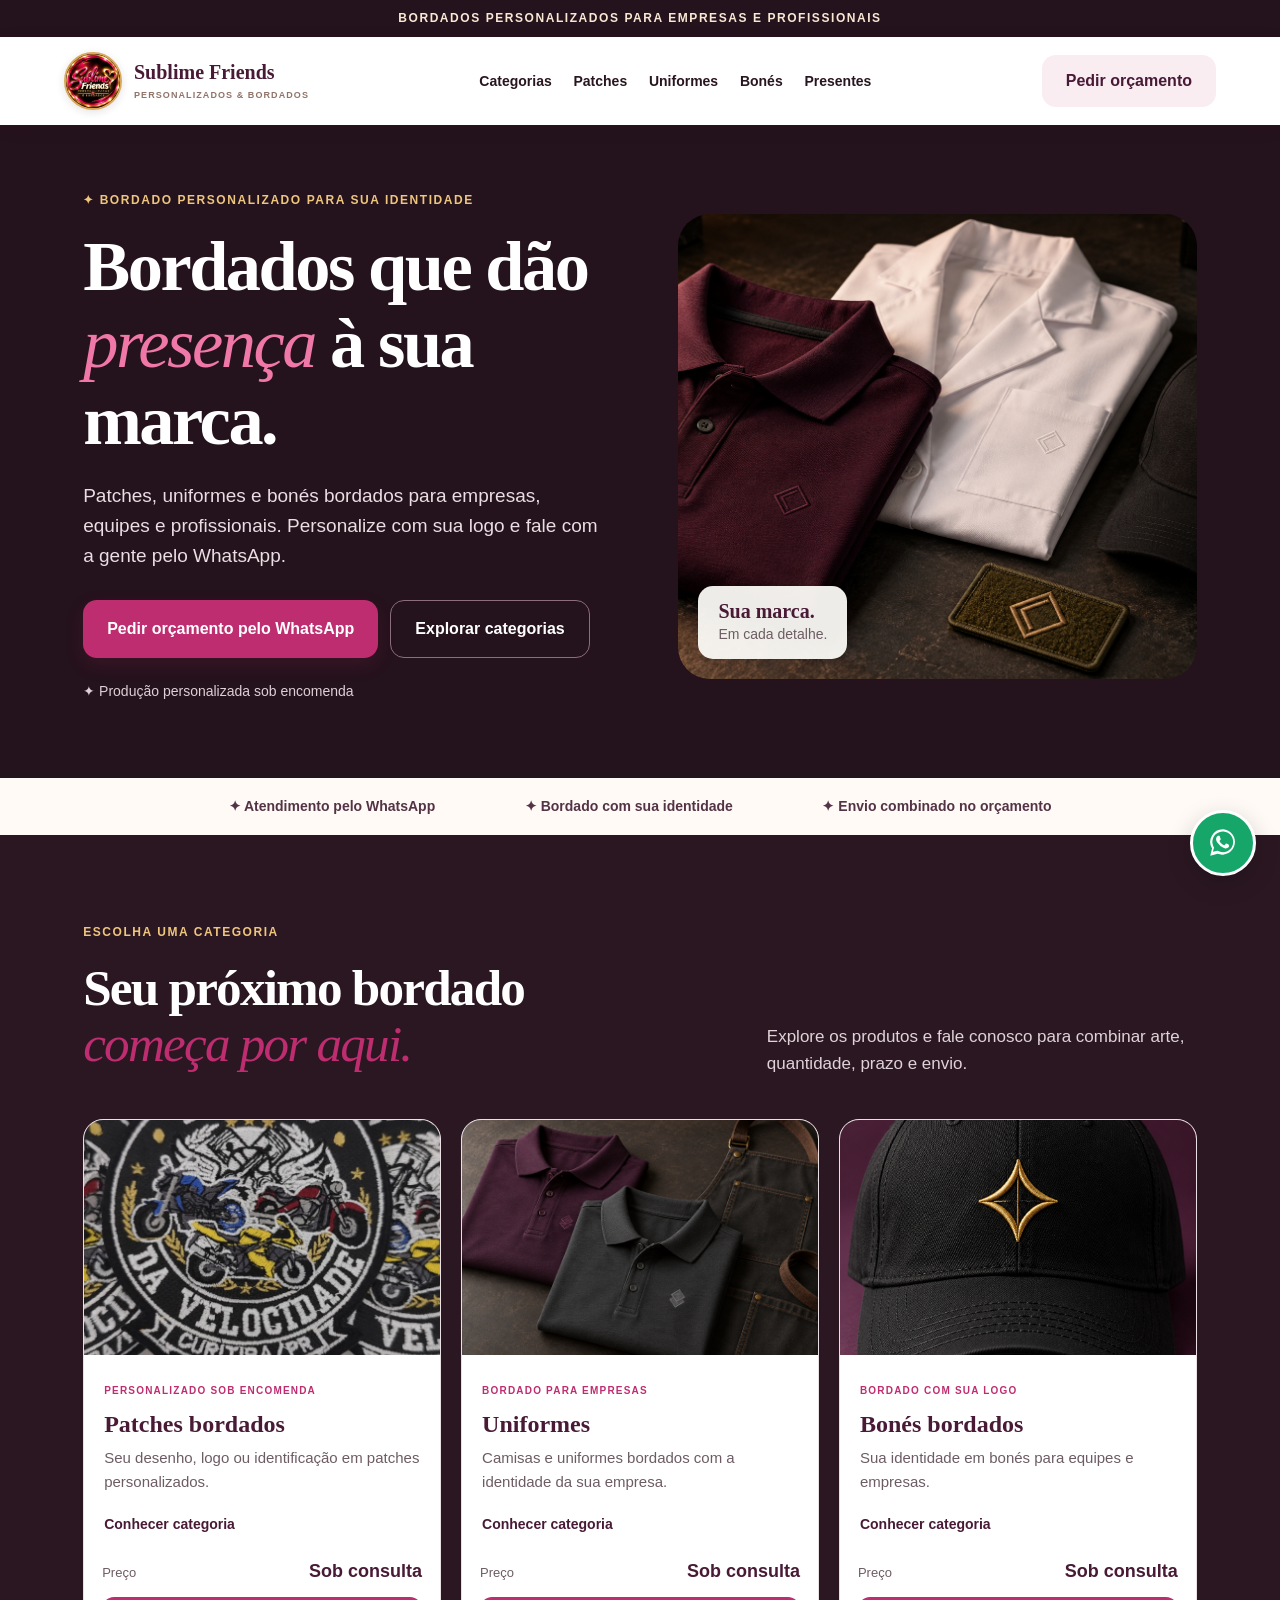
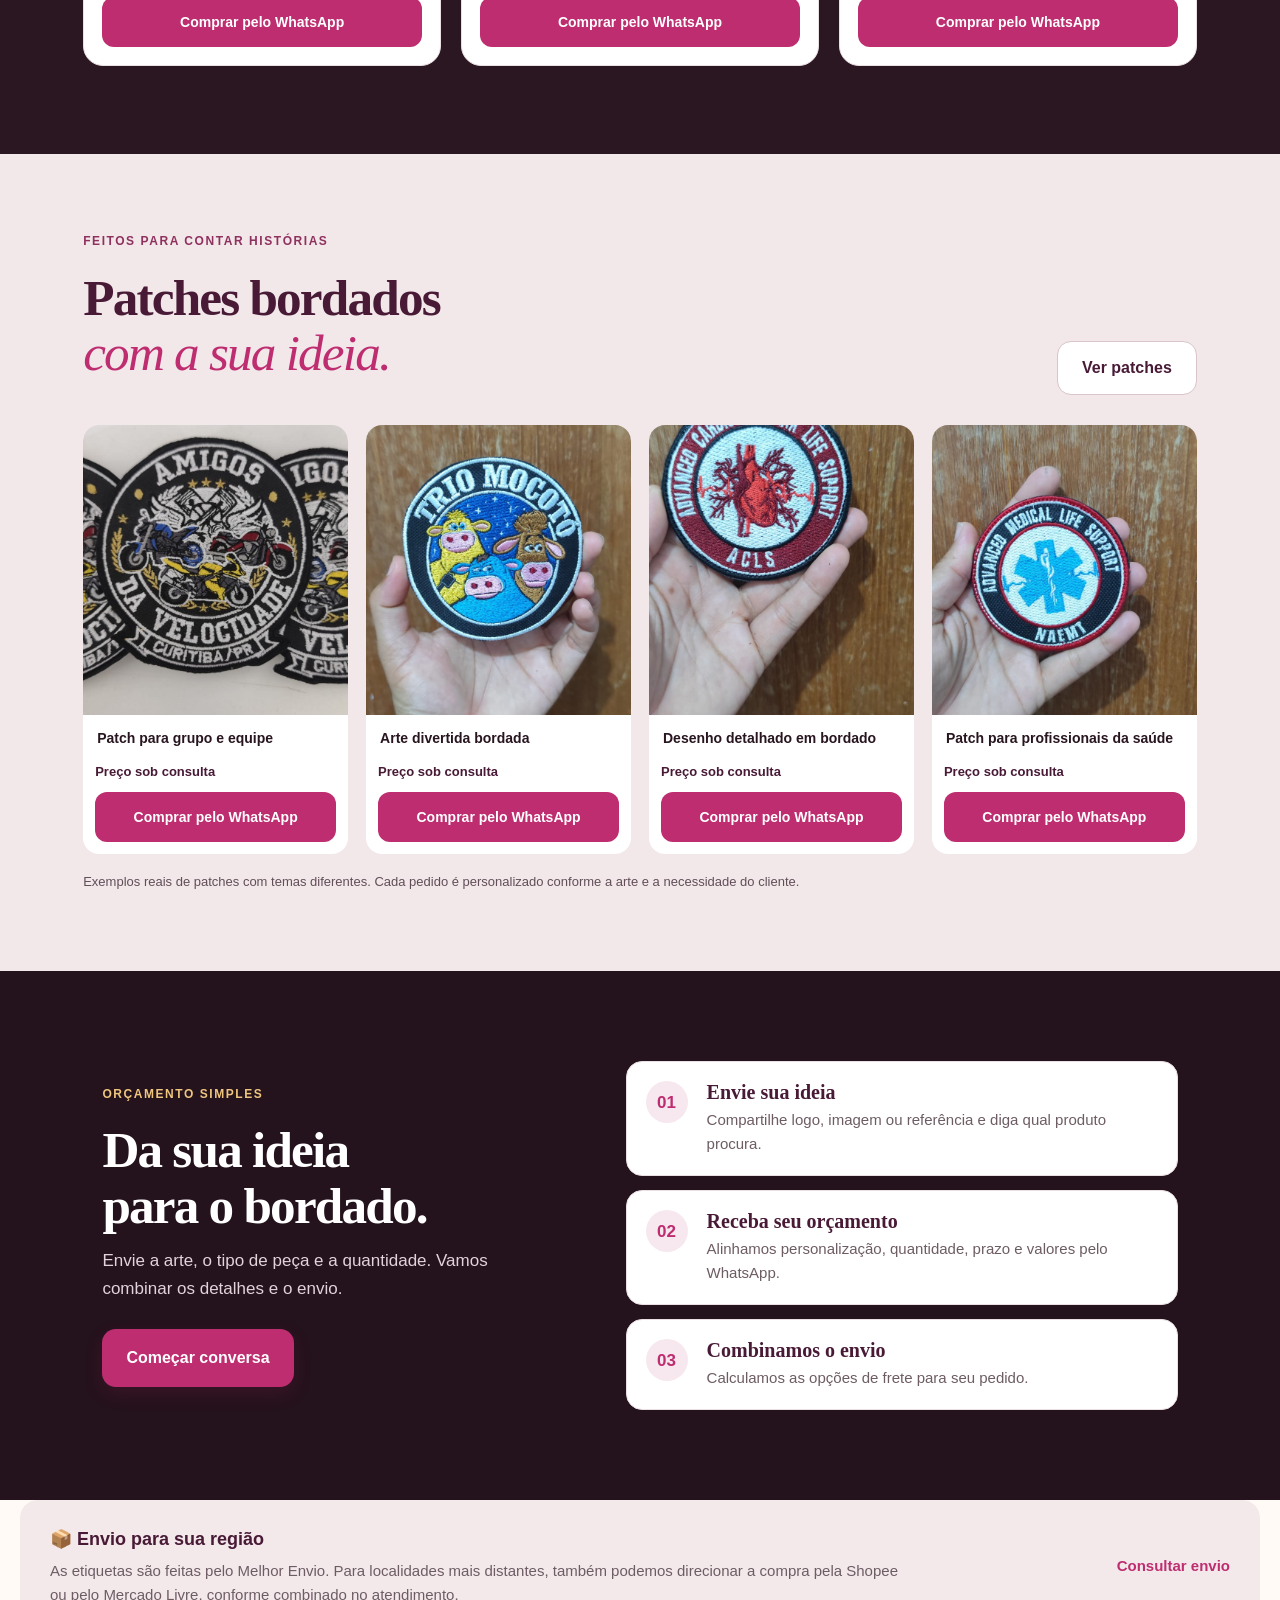
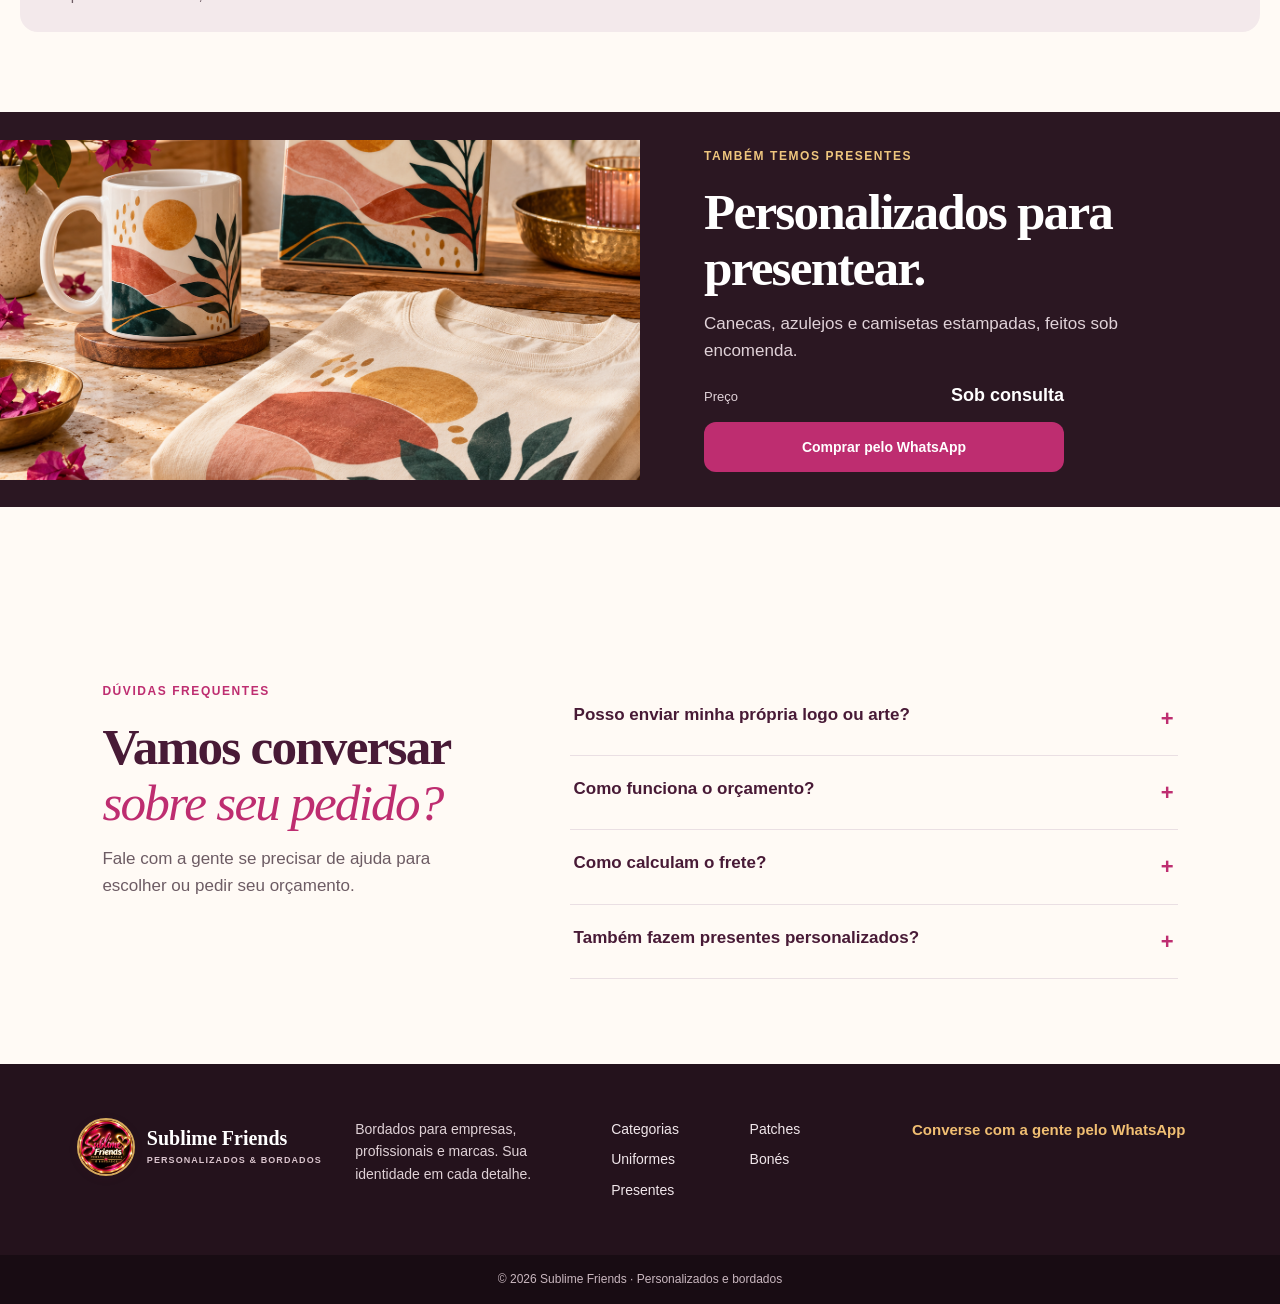
==== commit 555ca60c: "Remove setas e simplifica categoria Uniformes" ====
--- a/index.html
+++ b/index.html
@@ -1,11 +1,11 @@
-<!doctype html><html lang="pt-BR"><head><meta charset="utf-8"><meta name="viewport" content="width=device-width,initial-scale=1"><meta name="theme-color" content="#200d18"><meta name="description" content="Patches, jalecos, uniformes, camisas e bonés bordados com sua logo. Presentes personalizados sob encomenda. Peça seu orçamento à Sublime Friends pelo WhatsApp."><meta property="og:title" content="Sublime Friends | Bordados Personalizados"><meta property="og:description" content="Bordados para empresas, equipes e profissionais: patches, uniformes, jalecos e bonés personalizados."><meta property="og:image" content="sublime-friends-logo.jpeg"><title>Sublime Friends | Patches, Uniformes e Bordados Personalizados</title><link rel="icon" href="sublime-friends-logo.jpeg"><link rel="stylesheet" href="styles.css?v=20261029"><script type="application/ld+json">{"@context":"https://schema.org","@type":"Store","name":"Sublime Friends Personalizados e Bordados","description":"Bordados personalizados para empresas, jalecos, bonés, uniformes e patches. Presentes personalizados sob encomenda.","image":"sublime-friends-logo.jpeg","priceRange":"Sob consulta","currenciesAccepted":"BRL"}</script></head><body><div class="topline">BORDADOS PERSONALIZADOS PARA EMPRESAS E PROFISSIONAIS</div><header class="site-header"><a class="brand" href="index.html" aria-label="Sublime Friends — página inicial"><span class="brand-mark"><img src="sublime-friends-logo.jpeg" alt=""></span><span><b>Sublime Friends</b><small>PERSONALIZADOS &amp; BORDADOS</small></span></a><button class="menu-toggle" aria-label="Abrir menu" aria-expanded="false"><span></span><span></span><span></span></button><nav class="main-nav"><a href="index.html#categorias">Categorias</a><a href="patches.html">Patches</a><a href="uniformes.html">Uniformes e Jalecos</a><a href="bones.html">Bonés</a><a href="presentes.html">Presentes</a></nav><a class="header-cta" href="https://wa.me/5571993175215?text=Ol%C3%A1%21%20Vim%20pelo%20site%20da%20Sublime%20Friends%20e%20quero%20fazer%20um%20or%C3%A7amento.">Pedir orçamento <span>↗</span></a></header><main><section class="hero"><div class="hero-copy"><p class="eyebrow">✦ BORDADO PERSONALIZADO PARA SUA IDENTIDADE</p><h1>Bordados que dão <em>presença</em> à sua marca.</h1><p class="hero-lead">Patches, uniformes, jalecos e bonés bordados para empresas, equipes e profissionais. Personalize com sua logo e fale com a gente pelo WhatsApp.</p><div class="hero-actions"><a class="button primary" href="https://wa.me/5571993175215?text=Ol%C3%A1%21%20Quero%20fazer%20um%20or%C3%A7amento%20de%20bordado%20personalizado.">Pedir orçamento pelo WhatsApp ↗</a><a class="button secondary" href="#categorias">Explorar categorias ↓</a></div><div class="trust-line">✦ Produção personalizada sob encomenda</div></div><div class="hero-image"><img src="bordados-hero.png" alt="Polo, jaleco e boné com bordado personalizado"><div class="image-label"><b>Sua marca.</b><span>Em cada detalhe.</span></div></div></section>
+<!doctype html><html lang="pt-BR"><head><meta charset="utf-8"><meta name="viewport" content="width=device-width,initial-scale=1"><meta name="theme-color" content="#200d18"><meta name="description" content="Patches, uniformes e camisas e bonés bordados com sua logo. Presentes personalizados sob encomenda. Peça seu orçamento à Sublime Friends pelo WhatsApp."><meta property="og:title" content="Sublime Friends | Bordados Personalizados"><meta property="og:description" content="Bordados para empresas, equipes e profissionais: patches, uniformes e bonés personalizados."><meta property="og:image" content="sublime-friends-logo.jpeg"><title>Sublime Friends | Patches, Uniformes e Bordados Personalizados</title><link rel="icon" href="sublime-friends-logo.jpeg"><link rel="stylesheet" href="styles.css?v=20261030"><script type="application/ld+json">{"@context":"https://schema.org","@type":"Store","name":"Sublime Friends Personalizados e Bordados","description":"Bordados personalizados para empresas, uniformes, bonés, uniformes e patches. Presentes personalizados sob encomenda.","image":"sublime-friends-logo.jpeg","priceRange":"Sob consulta","currenciesAccepted":"BRL"}</script></head><body><div class="topline">BORDADOS PERSONALIZADOS PARA EMPRESAS E PROFISSIONAIS</div><header class="site-header"><a class="brand" href="index.html" aria-label="Sublime Friends — página inicial"><span class="brand-mark"><img src="sublime-friends-logo.jpeg" alt=""></span><span><b>Sublime Friends</b><small>PERSONALIZADOS &amp; BORDADOS</small></span></a><button class="menu-toggle" aria-label="Abrir menu" aria-expanded="false"></button><nav class="main-nav"><a href="index.html#categorias">Categorias</a><a href="patches.html">Patches</a><a href="uniformes.html">Uniformes</a><a href="bones.html">Bonés</a><a href="presentes.html">Presentes</a></nav><a class="header-cta" href="https://wa.me/5571993175215?text=Ol%C3%A1%21%20Vim%20pelo%20site%20da%20Sublime%20Friends%20e%20quero%20fazer%20um%20or%C3%A7amento.">Pedir orçamento </a></header><main><section class="hero"><div class="hero-copy"><p class="eyebrow">✦ BORDADO PERSONALIZADO PARA SUA IDENTIDADE</p><h1>Bordados que dão <em>presença</em> à sua marca.</h1><p class="hero-lead">Patches, uniformes e bonés bordados para empresas, equipes e profissionais. Personalize com sua logo e fale com a gente pelo WhatsApp.</p><div class="hero-actions"><a class="button primary" href="https://wa.me/5571993175215?text=Ol%C3%A1%21%20Quero%20fazer%20um%20or%C3%A7amento%20de%20bordado%20personalizado.">Pedir orçamento pelo WhatsApp </a><a class="button secondary" href="#categorias">Explorar categorias </a></div><div class="trust-line">✦ Produção personalizada sob encomenda</div></div><div class="hero-image"><img src="bordados-hero.png" alt="Polo, uniforme e boné com bordado personalizado"><div class="image-label"><b>Sua marca.</b><span>Em cada detalhe.</span></div></div></section>
 <section class="benefit-strip"><span>✦ Atendimento pelo WhatsApp</span><span>✦ Bordado com sua identidade</span><span>✦ Envio combinado no orçamento</span></section>
-<section class="section categories-section" id="categorias"><div class="section-heading"><div><p class="eyebrow">ESCOLHA UMA CATEGORIA</p><h2>Seu próximo bordado<br><em>começa por aqui.</em></h2></div><p>Explore os produtos e fale conosco para combinar arte, quantidade, prazo e envio.</p></div><div class="category-grid"><article class="category-card"><a class="category-main" href="patches.html"><div class="card-photo"><img src="patch-motociclista.jpeg" alt="Patch bordado personalizado para motociclistas" loading="lazy"><span class="photo-arrow">↗</span></div><div class="card-copy"><span>PERSONALIZADO SOB ENCOMENDA</span><h3>Patches bordados</h3><p>Seu desenho, logo ou identificação em patches personalizados.</p><b>Conhecer categoria →</b></div></a><div class="card-purchase"><div class="price-info"><span>Preço</span><b>Sob consulta</b></div><a class="product-buy" href="https://wa.me/5571993175215?text=Ol%C3%A1%21%20Quero%20consultar%20o%20pre%C3%A7o%20e%20comprar%20patches%20bordados%20personalizados.">Comprar pelo WhatsApp <span>↗</span></a></div></article><article class="category-card"><a class="category-main" href="uniformes.html"><div class="card-photo"><img src="uniformes.png" alt="Uniformes bordados para empresas" loading="lazy"><span class="photo-arrow">↗</span></div><div class="card-copy"><span>BORDADO PARA EMPRESAS</span><h3>Uniformes e jalecos</h3><p>Camisas, uniformes e jalecos bordados com a identidade da sua empresa.</p><b>Conhecer categoria →</b></div></a><div class="card-purchase"><div class="price-info"><span>Preço</span><b>Sob consulta</b></div><a class="product-buy" href="https://wa.me/5571993175215?text=Ol%C3%A1%21%20Quero%20consultar%20o%20pre%C3%A7o%20e%20comprar%20uniformes%2C%20camisas%20ou%20jalecos%20bordados.">Comprar pelo WhatsApp <span>↗</span></a></div></article><article class="category-card"><a class="category-main" href="bones.html"><div class="card-photo"><img src="bone-bordado.png" alt="Boné escuro com bordado personalizado" loading="lazy"><span class="photo-arrow">↗</span></div><div class="card-copy"><span>BORDADO COM SUA LOGO</span><h3>Bonés bordados</h3><p>Sua identidade em bonés para equipes e empresas.</p><b>Conhecer categoria →</b></div></a><div class="card-purchase"><div class="price-info"><span>Preço</span><b>Sob consulta</b></div><a class="product-buy" href="https://wa.me/5571993175215?text=Ol%C3%A1%21%20Quero%20consultar%20o%20pre%C3%A7o%20e%20comprar%20bon%C3%A9s%20personalizados%20bordados.">Comprar pelo WhatsApp <span>↗</span></a></div></article></div></section>
-<section class="patch-showcase"><div class="section-heading"><div><p class="eyebrow">FEITOS PARA CONTAR HISTÓRIAS</p><h2>Patches bordados<br><em>com a sua ideia.</em></h2></div><a class="button secondary" href="patches.html">Ver patches ↗</a></div><div class="patch-gallery"><article class="patch-product-card"><img loading="lazy" src="patch-motociclista.jpeg" alt="Patch bordado personalizado com tema motociclismo"><figcaption>Patch para grupo e equipe</figcaption><div class="patch-buy"><span>Preço sob consulta</span><a class="product-buy" href="https://wa.me/5571993175215?text=Ol%C3%A1%21%20Quero%20consultar%20o%20pre%C3%A7o%20e%20comprar%20este%20patch%20bordado%20personalizado%3A%20Patch%20para%20grupo%20e%20equipe.">Comprar pelo WhatsApp ↗</a></div></article><article class="patch-product-card"><img loading="lazy" src="patch-vacas.jpeg" alt="Patch bordado colorido com tema de vacas"><figcaption>Arte divertida bordada</figcaption><div class="patch-buy"><span>Preço sob consulta</span><a class="product-buy" href="https://wa.me/5571993175215?text=Ol%C3%A1%21%20Quero%20consultar%20o%20pre%C3%A7o%20e%20comprar%20este%20patch%20bordado%20personalizado%3A%20Arte%20divertida%20bordada.">Comprar pelo WhatsApp ↗</a></div></article><article class="patch-product-card"><img loading="lazy" src="patch-coracao.jpeg" alt="Patch bordado com ilustração de coração anatômico"><figcaption>Desenho detalhado em bordado</figcaption><div class="patch-buy"><span>Preço sob consulta</span><a class="product-buy" href="https://wa.me/5571993175215?text=Ol%C3%A1%21%20Quero%20consultar%20o%20pre%C3%A7o%20e%20comprar%20este%20patch%20bordado%20personalizado%3A%20Desenho%20detalhado%20em%20bordado.">Comprar pelo WhatsApp ↗</a></div></article><article class="patch-product-card"><img loading="lazy" src="patch-medico.jpeg" alt="Patch bordado para área de saúde"><figcaption>Patch para profissionais da saúde</figcaption><div class="patch-buy"><span>Preço sob consulta</span><a class="product-buy" href="https://wa.me/5571993175215?text=Ol%C3%A1%21%20Quero%20consultar%20o%20pre%C3%A7o%20e%20comprar%20este%20patch%20bordado%20personalizado%3A%20Patch%20para%20profissionais%20da%20sa%C3%BAde.">Comprar pelo WhatsApp ↗</a></div></article></div><p class="gallery-note">Exemplos reais de patches com temas diferentes. Cada pedido é personalizado conforme a arte e a necessidade do cliente.</p></section>
-<section class="how-section"><div><p class="eyebrow">ORÇAMENTO SIMPLES</p><h2>Da sua ideia<br>para o bordado.</h2><p>Envie a arte, o tipo de peça e a quantidade. Vamos combinar os detalhes e o envio.</p><a class="button primary" href="https://wa.me/5571993175215?text=Ol%C3%A1%21%20Quero%20um%20or%C3%A7amento%20e%20vou%20enviar%20minha%20arte.">Começar conversa ↗</a></div><div class="steps"><article><span>01</span><div><h3>Envie sua ideia</h3><p>Compartilhe logo, imagem ou referência e diga qual produto procura.</p></div></article><article><span>02</span><div><h3>Receba seu orçamento</h3><p>Alinhamos personalização, quantidade, prazo e valores pelo WhatsApp.</p></div></article><article><span>03</span><div><h3>Combinamos o envio</h3><p>Calculamos as opções de frete para seu pedido.</p></div></article></div></section>
-<section class="shipping-note"><div><b>📦 Envio para sua região</b><p>As etiquetas são feitas pelo Melhor Envio. Para localidades mais distantes, também podemos direcionar a compra pela Shopee ou pelo Mercado Livre, conforme combinado no atendimento.</p></div><a href="https://wa.me/5571993175215?text=Ol%C3%A1%21%20Quero%20consultar%20o%20envio%20para%20minha%20cidade.">Consultar envio ↗</a></section>
-<section class="gift-band"><img src="presentes.png" alt="Caneca, azulejo e camiseta estampados personalizados" loading="lazy"><div><p class="eyebrow">TAMBÉM TEMOS PRESENTES</p><h2>Personalizados para presentear.</h2><p>Canecas, azulejos e camisetas estampadas, feitos sob encomenda.</p><div class="gift-purchase"><div class="price-info"><span>Preço</span><b>Sob consulta</b></div><a class="product-buy" href="https://wa.me/5571993175215?text=Ol%C3%A1%21%20Quero%20consultar%20o%20pre%C3%A7o%20e%20comprar%20um%20presente%20personalizado.">Comprar pelo WhatsApp ↗</a></div></div></section>
-<section class="faq-section"><div><p class="eyebrow">DÚVIDAS FREQUENTES</p><h2>Vamos conversar<br><em>sobre seu pedido?</em></h2><p>Fale com a gente se precisar de ajuda para escolher ou pedir seu orçamento.</p></div><div class="faq-list"><details><summary>Posso enviar minha própria logo ou arte?</summary><p>Sim. Envie sua arte ou referência pelo WhatsApp e conversamos sobre a personalização.</p></details><details><summary>Como funciona o orçamento?</summary><p>O valor depende do produto, da arte, da quantidade e dos detalhes do pedido.</p></details><details><summary>Como calculam o frete?</summary><p>As etiquetas são feitas pelo Melhor Envio. Para regiões mais distantes, podemos combinar o link da Shopee ou do Mercado Livre.</p></details><details><summary>Também fazem presentes personalizados?</summary><p>Sim. Temos canecas, azulejos e camisetas estampadas, além da linha principal de bordados.</p></details></div></section></main><footer><div class="footer-inner"><a class="brand footer-brand" href="index.html"><span class="brand-mark"><img src="sublime-friends-logo.jpeg" alt=""></span><span><b>Sublime Friends</b><small>PERSONALIZADOS &amp; BORDADOS</small></span></a><p>Bordados para empresas, profissionais e marcas. Sua identidade em cada detalhe.</p><div class="footer-links"><a href="index.html#categorias">Categorias</a><a href="patches.html">Patches</a><a href="uniformes.html">Uniformes e Jalecos</a><a href="bones.html">Bonés</a><a href="presentes.html">Presentes</a></div><a class="footer-contact" href="https://wa.me/5571993175215?text=Ol%C3%A1%21%20Vim%20pelo%20site%20da%20Sublime%20Friends%20e%20quero%20fazer%20um%20or%C3%A7amento.">Converse com a gente pelo WhatsApp ↗</a></div><div class="copyright">© 2026 Sublime Friends · Personalizados e bordados</div></footer><a class="floating-wa" aria-label="Chamar Sublime Friends no WhatsApp" href="https://wa.me/5571993175215?text=Ol%C3%A1%21%20Vim%20pelo%20site%20da%20Sublime%20Friends%20e%20quero%20fazer%20um%20or%C3%A7amento."><svg viewBox="0 0 32 32" aria-hidden="true"><path d="M16 3a12 12 0 0 0-10.3 18.2L4 28l7-1.8A12 12 0 1 0 16 3Zm0 21.8a9.8 9.8 0 0 1-5-1.4l-.4-.2-4.1 1.1 1.1-4-.3-.4A9.8 9.8 0 1 1 16 24.8Zm5.4-7.3c-.3-.2-1.8-.9-2.1-1s-.5-.2-.7.2-.8 1-1 1.2-.4.2-.7.1a8.2 8.2 0 0 1-2.4-1.5 9.1 9.1 0 0 1-1.7-2.1c-.2-.3 0-.5.2-.7l.5-.6.3-.5v-.6c-.1-.2-.7-1.7-.9-2.3-.2-.6-.5-.5-.7-.5h-.6c-.2 0-.6.1-.9.4s-1.2 1.2-1.2 2.8 1.2 3.2 1.4 3.4a13.3 13.3 0 0 0 5.1 4.5c.7.3 1.2.5 1.7.6.7.2 1.3.2 1.8.1.5-.1 1.8-.7 2-1.4.3-.7.3-1.3.2-1.4s-.3-.3-.6-.4Z"/></svg></a><script src="nav.js" defer></script></body></html>
+<section class="section categories-section" id="categorias"><div class="section-heading"><div><p class="eyebrow">ESCOLHA UMA CATEGORIA</p><h2>Seu próximo bordado<br><em>começa por aqui.</em></h2></div><p>Explore os produtos e fale conosco para combinar arte, quantidade, prazo e envio.</p></div><div class="category-grid"><article class="category-card"><a class="category-main" href="patches.html"><div class="card-photo"><img src="patch-motociclista.jpeg" alt="Patch bordado personalizado para motociclistas" loading="lazy"></div><div class="card-copy"><span>PERSONALIZADO SOB ENCOMENDA</span><h3>Patches bordados</h3><p>Seu desenho, logo ou identificação em patches personalizados.</p><b>Conhecer categoria </b></div></a><div class="card-purchase"><div class="price-info"><span>Preço</span><b>Sob consulta</b></div><a class="product-buy" href="https://wa.me/5571993175215?text=Ol%C3%A1%21%20Quero%20consultar%20o%20pre%C3%A7o%20e%20comprar%20patches%20bordados%20personalizados.">Comprar pelo WhatsApp </a></div></article><article class="category-card"><a class="category-main" href="uniformes.html"><div class="card-photo"><img src="uniformes.png" alt="Uniformes bordados para empresas" loading="lazy"></div><div class="card-copy"><span>BORDADO PARA EMPRESAS</span><h3>Uniformes</h3><p>Camisas e uniformes bordados com a identidade da sua empresa.</p><b>Conhecer categoria </b></div></a><div class="card-purchase"><div class="price-info"><span>Preço</span><b>Sob consulta</b></div><a class="product-buy" href="https://wa.me/5571993175215?text=Ol%C3%A1%21%20Quero%20consultar%20o%20pre%C3%A7o%20e%20comprar%20uniformes%2C%20camisas%20ou%20uniformes%20bordados.">Comprar pelo WhatsApp </a></div></article><article class="category-card"><a class="category-main" href="bones.html"><div class="card-photo"><img src="bone-bordado.png" alt="Boné escuro com bordado personalizado" loading="lazy"></div><div class="card-copy"><span>BORDADO COM SUA LOGO</span><h3>Bonés bordados</h3><p>Sua identidade em bonés para equipes e empresas.</p><b>Conhecer categoria </b></div></a><div class="card-purchase"><div class="price-info"><span>Preço</span><b>Sob consulta</b></div><a class="product-buy" href="https://wa.me/5571993175215?text=Ol%C3%A1%21%20Quero%20consultar%20o%20pre%C3%A7o%20e%20comprar%20bon%C3%A9s%20personalizados%20bordados.">Comprar pelo WhatsApp </a></div></article></div></section>
+<section class="patch-showcase"><div class="section-heading"><div><p class="eyebrow">FEITOS PARA CONTAR HISTÓRIAS</p><h2>Patches bordados<br><em>com a sua ideia.</em></h2></div><a class="button secondary" href="patches.html">Ver patches </a></div><div class="patch-gallery"><article class="patch-product-card"><img loading="lazy" src="patch-motociclista.jpeg" alt="Patch bordado personalizado com tema motociclismo"><figcaption>Patch para grupo e equipe</figcaption><div class="patch-buy"><span>Preço sob consulta</span><a class="product-buy" href="https://wa.me/5571993175215?text=Ol%C3%A1%21%20Quero%20consultar%20o%20pre%C3%A7o%20e%20comprar%20este%20patch%20bordado%20personalizado%3A%20Patch%20para%20grupo%20e%20equipe.">Comprar pelo WhatsApp </a></div></article><article class="patch-product-card"><img loading="lazy" src="patch-vacas.jpeg" alt="Patch bordado colorido com tema de vacas"><figcaption>Arte divertida bordada</figcaption><div class="patch-buy"><span>Preço sob consulta</span><a class="product-buy" href="https://wa.me/5571993175215?text=Ol%C3%A1%21%20Quero%20consultar%20o%20pre%C3%A7o%20e%20comprar%20este%20patch%20bordado%20personalizado%3A%20Arte%20divertida%20bordada.">Comprar pelo WhatsApp </a></div></article><article class="patch-product-card"><img loading="lazy" src="patch-coracao.jpeg" alt="Patch bordado com ilustração de coração anatômico"><figcaption>Desenho detalhado em bordado</figcaption><div class="patch-buy"><span>Preço sob consulta</span><a class="product-buy" href="https://wa.me/5571993175215?text=Ol%C3%A1%21%20Quero%20consultar%20o%20pre%C3%A7o%20e%20comprar%20este%20patch%20bordado%20personalizado%3A%20Desenho%20detalhado%20em%20bordado.">Comprar pelo WhatsApp </a></div></article><article class="patch-product-card"><img loading="lazy" src="patch-medico.jpeg" alt="Patch bordado para área de saúde"><figcaption>Patch para profissionais da saúde</figcaption><div class="patch-buy"><span>Preço sob consulta</span><a class="product-buy" href="https://wa.me/5571993175215?text=Ol%C3%A1%21%20Quero%20consultar%20o%20pre%C3%A7o%20e%20comprar%20este%20patch%20bordado%20personalizado%3A%20Patch%20para%20profissionais%20da%20sa%C3%BAde.">Comprar pelo WhatsApp </a></div></article></div><p class="gallery-note">Exemplos reais de patches com temas diferentes. Cada pedido é personalizado conforme a arte e a necessidade do cliente.</p></section>
+<section class="how-section"><div><p class="eyebrow">ORÇAMENTO SIMPLES</p><h2>Da sua ideia<br>para o bordado.</h2><p>Envie a arte, o tipo de peça e a quantidade. Vamos combinar os detalhes e o envio.</p><a class="button primary" href="https://wa.me/5571993175215?text=Ol%C3%A1%21%20Quero%20um%20or%C3%A7amento%20e%20vou%20enviar%20minha%20arte.">Começar conversa </a></div><div class="steps"><article><span>01</span><div><h3>Envie sua ideia</h3><p>Compartilhe logo, imagem ou referência e diga qual produto procura.</p></div></article><article><span>02</span><div><h3>Receba seu orçamento</h3><p>Alinhamos personalização, quantidade, prazo e valores pelo WhatsApp.</p></div></article><article><span>03</span><div><h3>Combinamos o envio</h3><p>Calculamos as opções de frete para seu pedido.</p></div></article></div></section>
+<section class="shipping-note"><div><b>📦 Envio para sua região</b><p>As etiquetas são feitas pelo Melhor Envio. Para localidades mais distantes, também podemos direcionar a compra pela Shopee ou pelo Mercado Livre, conforme combinado no atendimento.</p></div><a href="https://wa.me/5571993175215?text=Ol%C3%A1%21%20Quero%20consultar%20o%20envio%20para%20minha%20cidade.">Consultar envio </a></section>
+<section class="gift-band"><img src="presentes.png" alt="Caneca, azulejo e camiseta estampados personalizados" loading="lazy"><div><p class="eyebrow">TAMBÉM TEMOS PRESENTES</p><h2>Personalizados para presentear.</h2><p>Canecas, azulejos e camisetas estampadas, feitos sob encomenda.</p><div class="gift-purchase"><div class="price-info"><span>Preço</span><b>Sob consulta</b></div><a class="product-buy" href="https://wa.me/5571993175215?text=Ol%C3%A1%21%20Quero%20consultar%20o%20pre%C3%A7o%20e%20comprar%20um%20presente%20personalizado.">Comprar pelo WhatsApp </a></div></div></section>
+<section class="faq-section"><div><p class="eyebrow">DÚVIDAS FREQUENTES</p><h2>Vamos conversar<br><em>sobre seu pedido?</em></h2><p>Fale com a gente se precisar de ajuda para escolher ou pedir seu orçamento.</p></div><div class="faq-list"><details><summary>Posso enviar minha própria logo ou arte?</summary><p>Sim. Envie sua arte ou referência pelo WhatsApp e conversamos sobre a personalização.</p></details><details><summary>Como funciona o orçamento?</summary><p>O valor depende do produto, da arte, da quantidade e dos detalhes do pedido.</p></details><details><summary>Como calculam o frete?</summary><p>As etiquetas são feitas pelo Melhor Envio. Para regiões mais distantes, podemos combinar o link da Shopee ou do Mercado Livre.</p></details><details><summary>Também fazem presentes personalizados?</summary><p>Sim. Temos canecas, azulejos e camisetas estampadas, além da linha principal de bordados.</p></details></div></section></main><footer><div class="footer-inner"><a class="brand footer-brand" href="index.html"><span class="brand-mark"><img src="sublime-friends-logo.jpeg" alt=""></span><span><b>Sublime Friends</b><small>PERSONALIZADOS &amp; BORDADOS</small></span></a><p>Bordados para empresas, profissionais e marcas. Sua identidade em cada detalhe.</p><div class="footer-links"><a href="index.html#categorias">Categorias</a><a href="patches.html">Patches</a><a href="uniformes.html">Uniformes</a><a href="bones.html">Bonés</a><a href="presentes.html">Presentes</a></div><a class="footer-contact" href="https://wa.me/5571993175215?text=Ol%C3%A1%21%20Vim%20pelo%20site%20da%20Sublime%20Friends%20e%20quero%20fazer%20um%20or%C3%A7amento.">Converse com a gente pelo WhatsApp </a></div><div class="copyright">© 2026 Sublime Friends · Personalizados e bordados</div></footer><a class="floating-wa" aria-label="Chamar Sublime Friends no WhatsApp" href="https://wa.me/5571993175215?text=Ol%C3%A1%21%20Vim%20pelo%20site%20da%20Sublime%20Friends%20e%20quero%20fazer%20um%20or%C3%A7amento."><svg viewBox="0 0 32 32" aria-hidden="true"><path d="M16 3a12 12 0 0 0-10.3 18.2L4 28l7-1.8A12 12 0 1 0 16 3Zm0 21.8a9.8 9.8 0 0 1-5-1.4l-.4-.2-4.1 1.1 1.1-4-.3-.4A9.8 9.8 0 1 1 16 24.8Zm5.4-7.3c-.3-.2-1.8-.9-2.1-1s-.5-.2-.7.2-.8 1-1 1.2-.4.2-.7.1a8.2 8.2 0 0 1-2.4-1.5 9.1 9.1 0 0 1-1.7-2.1c-.2-.3 0-.5.2-.7l.5-.6.3-.5v-.6c-.1-.2-.7-1.7-.9-2.3-.2-.6-.5-.5-.7-.5h-.6c-.2 0-.6.1-.9.4s-1.2 1.2-1.2 2.8 1.2 3.2 1.4 3.4a13.3 13.3 0 0 0 5.1 4.5c.7.3 1.2.5 1.7.6.7.2 1.3.2 1.8.1.5-.1 1.8-.7 2-1.4.3-.7.3-1.3.2-1.4s-.3-.3-.6-.4Z"/></svg></a><script src="nav.js" defer></script></body></html>
 
 
 
@@ -16,3 +16,7 @@
 
 
 
+
+
+
+
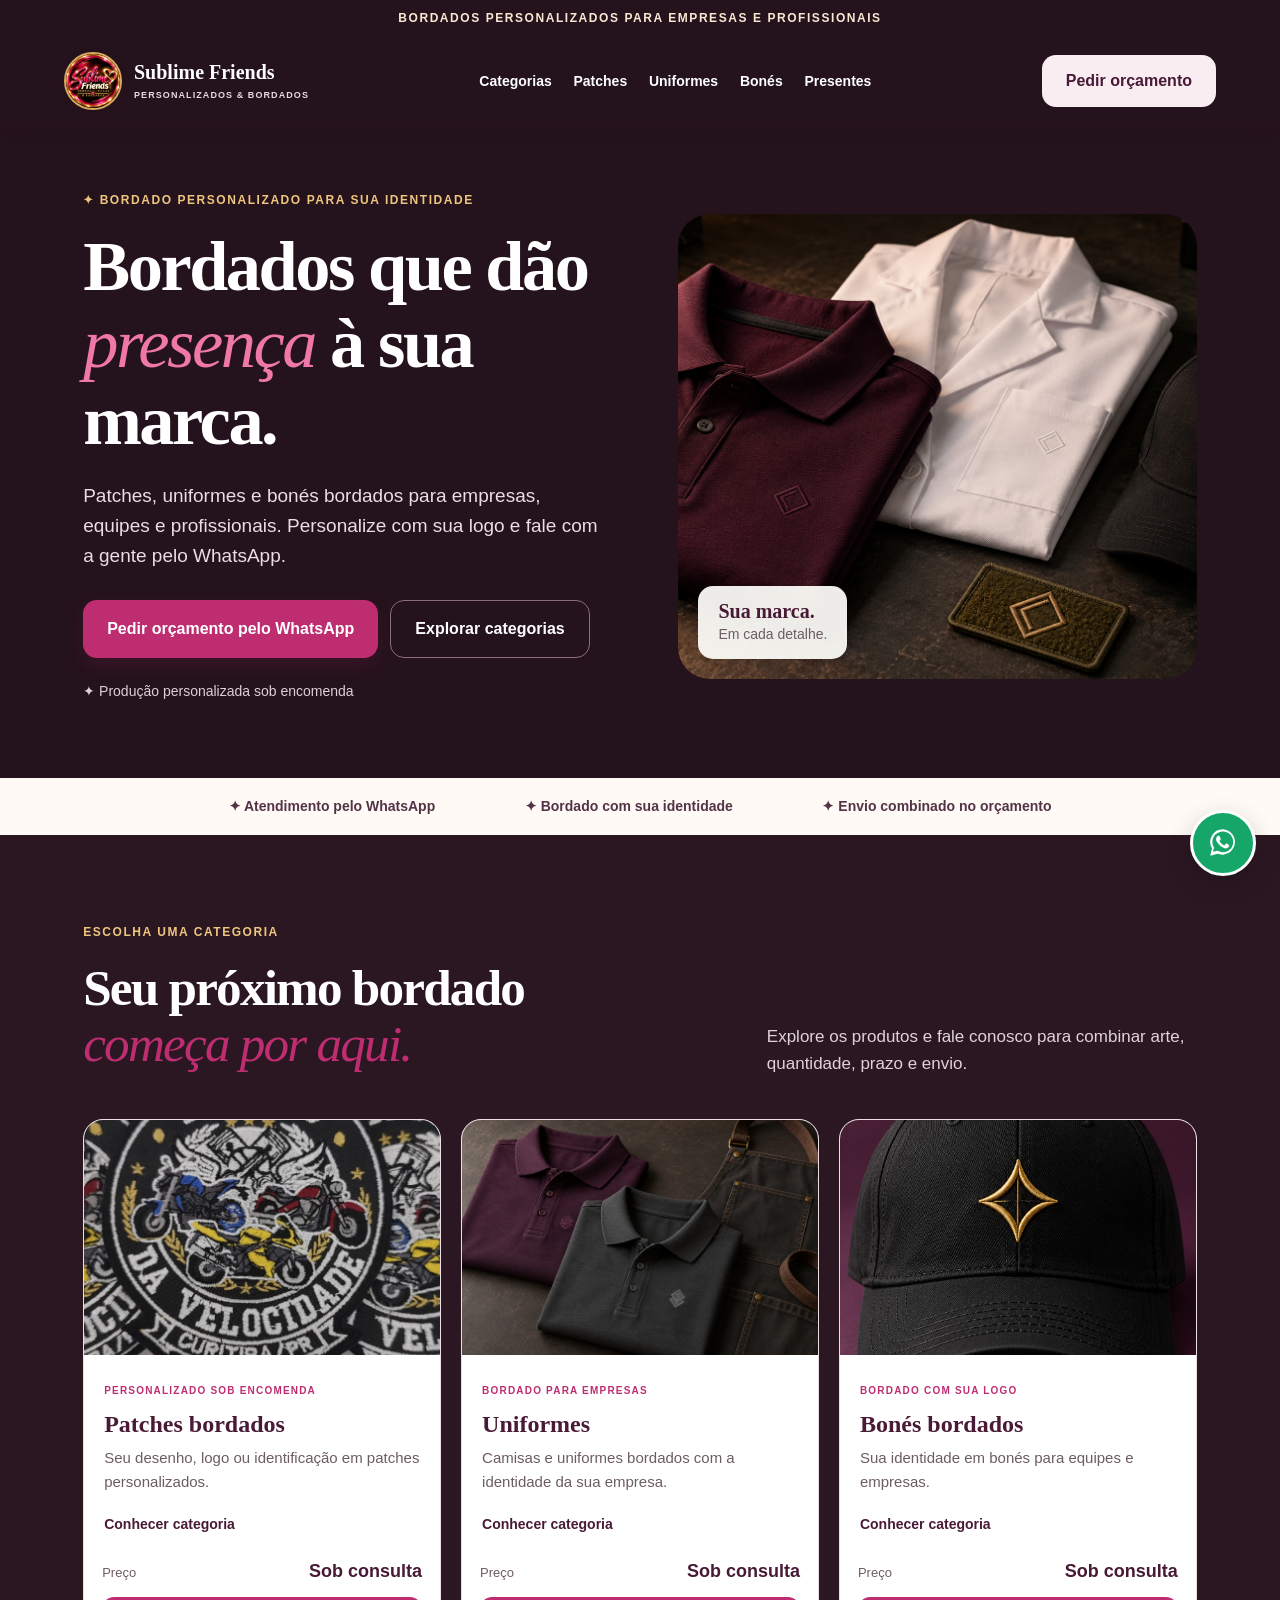
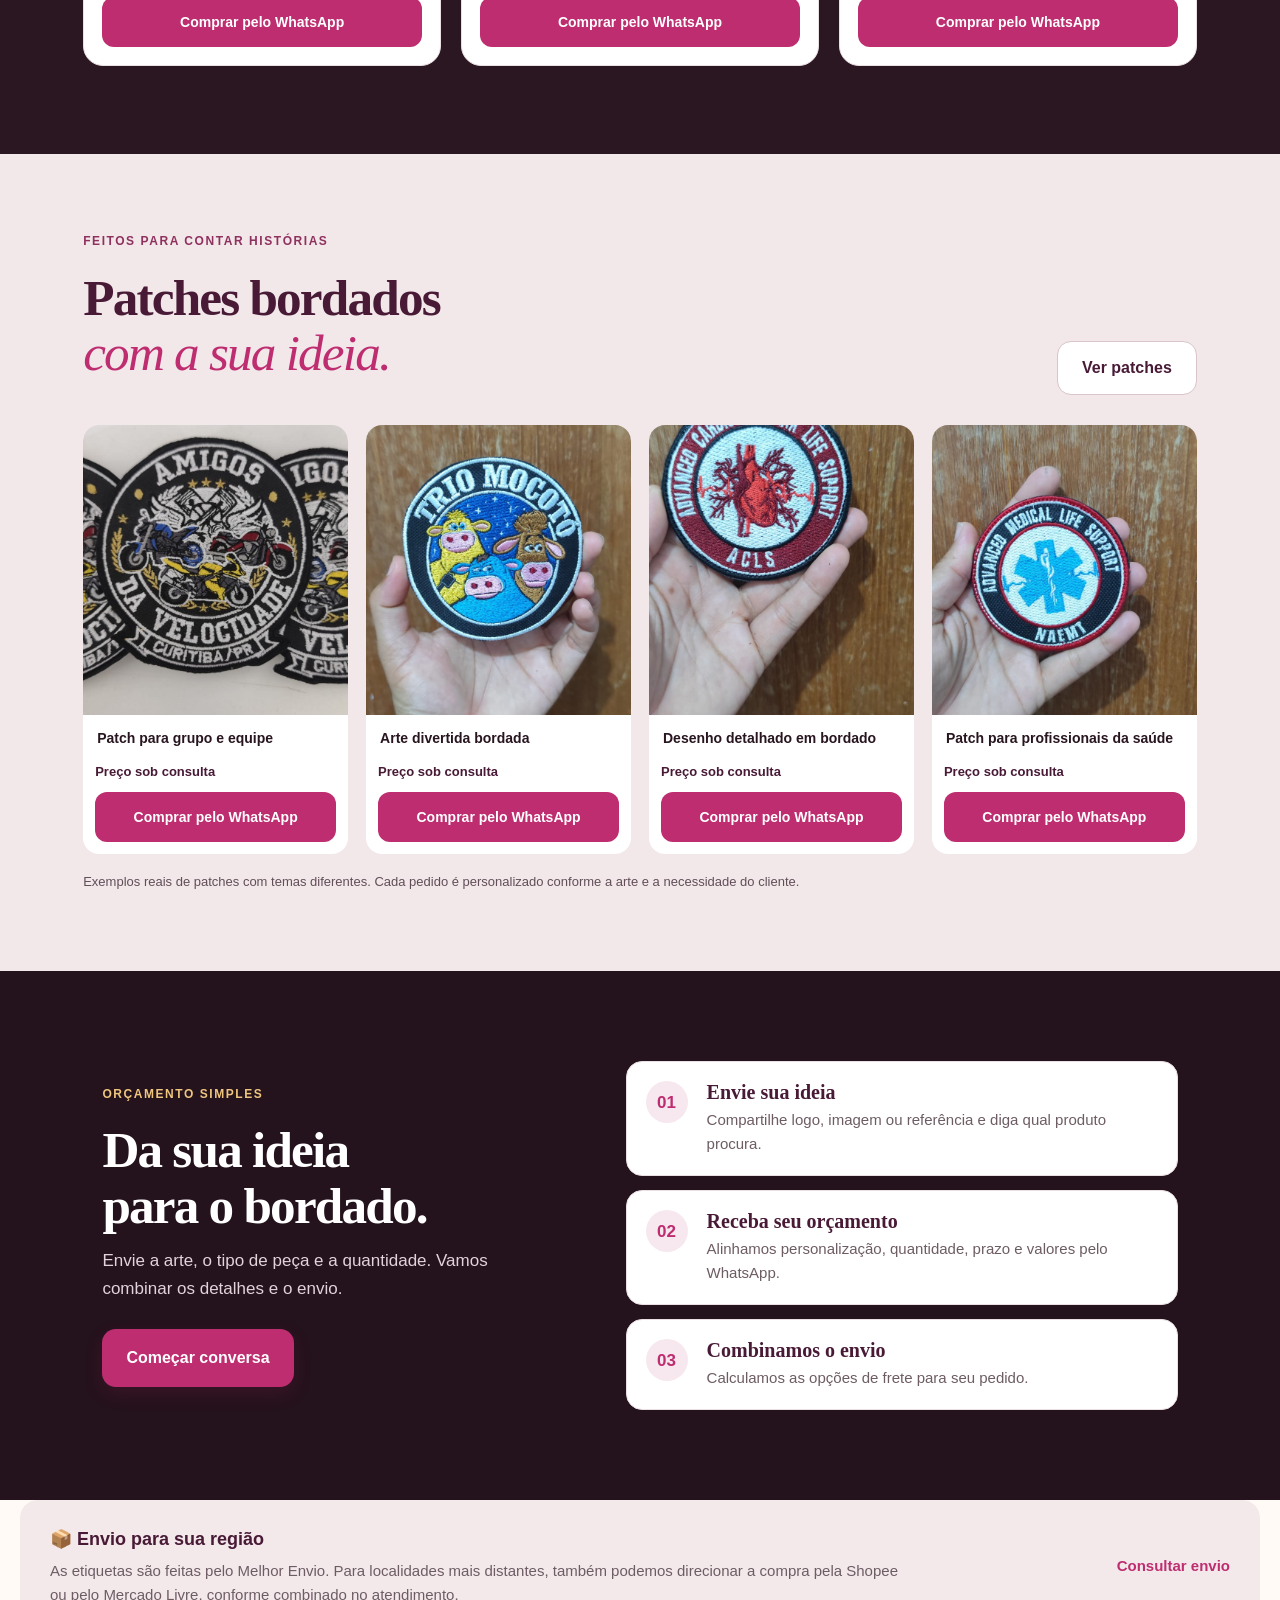
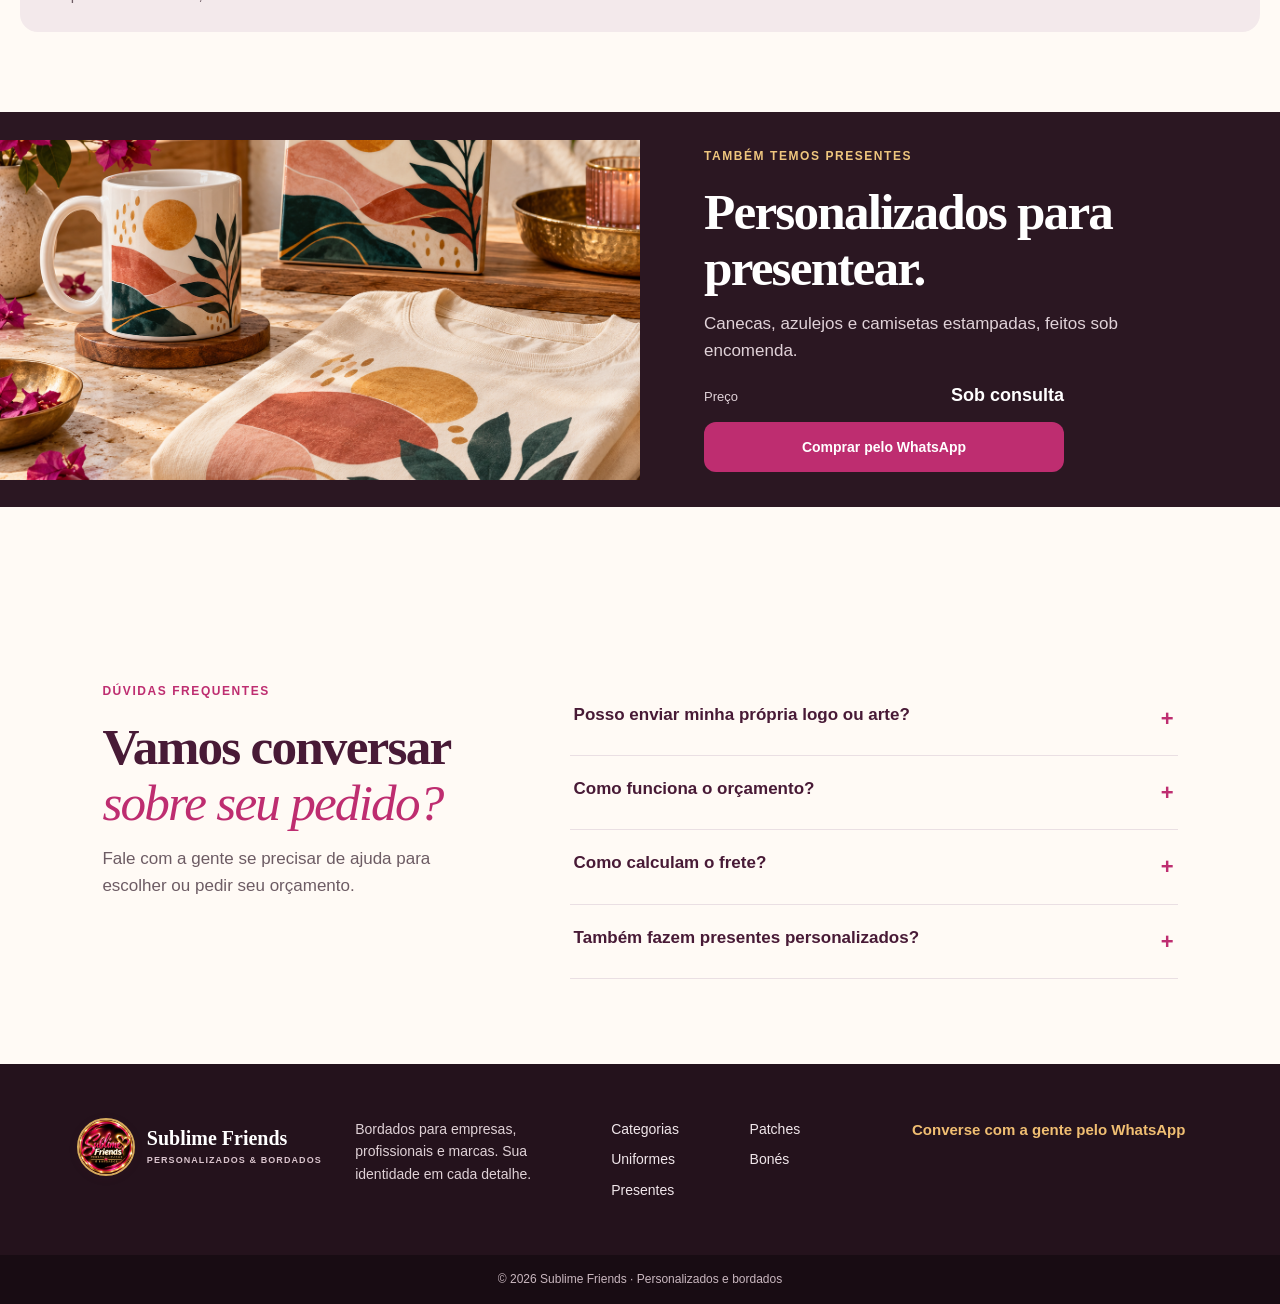
==== commit 4cef3944: "Escurece cabeçalho do site" ====
--- a/index.html
+++ b/index.html
@@ -1,4 +1,4 @@
-<!doctype html><html lang="pt-BR"><head><meta charset="utf-8"><meta name="viewport" content="width=device-width,initial-scale=1"><meta name="theme-color" content="#200d18"><meta name="description" content="Patches, uniformes e camisas e bonés bordados com sua logo. Presentes personalizados sob encomenda. Peça seu orçamento à Sublime Friends pelo WhatsApp."><meta property="og:title" content="Sublime Friends | Bordados Personalizados"><meta property="og:description" content="Bordados para empresas, equipes e profissionais: patches, uniformes e bonés personalizados."><meta property="og:image" content="sublime-friends-logo.jpeg"><title>Sublime Friends | Patches, Uniformes e Bordados Personalizados</title><link rel="icon" href="sublime-friends-logo.jpeg"><link rel="stylesheet" href="styles.css?v=20261030"><script type="application/ld+json">{"@context":"https://schema.org","@type":"Store","name":"Sublime Friends Personalizados e Bordados","description":"Bordados personalizados para empresas, uniformes, bonés, uniformes e patches. Presentes personalizados sob encomenda.","image":"sublime-friends-logo.jpeg","priceRange":"Sob consulta","currenciesAccepted":"BRL"}</script></head><body><div class="topline">BORDADOS PERSONALIZADOS PARA EMPRESAS E PROFISSIONAIS</div><header class="site-header"><a class="brand" href="index.html" aria-label="Sublime Friends — página inicial"><span class="brand-mark"><img src="sublime-friends-logo.jpeg" alt=""></span><span><b>Sublime Friends</b><small>PERSONALIZADOS &amp; BORDADOS</small></span></a><button class="menu-toggle" aria-label="Abrir menu" aria-expanded="false"></button><nav class="main-nav"><a href="index.html#categorias">Categorias</a><a href="patches.html">Patches</a><a href="uniformes.html">Uniformes</a><a href="bones.html">Bonés</a><a href="presentes.html">Presentes</a></nav><a class="header-cta" href="https://wa.me/5571993175215?text=Ol%C3%A1%21%20Vim%20pelo%20site%20da%20Sublime%20Friends%20e%20quero%20fazer%20um%20or%C3%A7amento.">Pedir orçamento </a></header><main><section class="hero"><div class="hero-copy"><p class="eyebrow">✦ BORDADO PERSONALIZADO PARA SUA IDENTIDADE</p><h1>Bordados que dão <em>presença</em> à sua marca.</h1><p class="hero-lead">Patches, uniformes e bonés bordados para empresas, equipes e profissionais. Personalize com sua logo e fale com a gente pelo WhatsApp.</p><div class="hero-actions"><a class="button primary" href="https://wa.me/5571993175215?text=Ol%C3%A1%21%20Quero%20fazer%20um%20or%C3%A7amento%20de%20bordado%20personalizado.">Pedir orçamento pelo WhatsApp </a><a class="button secondary" href="#categorias">Explorar categorias </a></div><div class="trust-line">✦ Produção personalizada sob encomenda</div></div><div class="hero-image"><img src="bordados-hero.png" alt="Polo, uniforme e boné com bordado personalizado"><div class="image-label"><b>Sua marca.</b><span>Em cada detalhe.</span></div></div></section>
+<!doctype html><html lang="pt-BR"><head><meta charset="utf-8"><meta name="viewport" content="width=device-width,initial-scale=1"><meta name="theme-color" content="#200d18"><meta name="description" content="Patches, uniformes e camisas e bonés bordados com sua logo. Presentes personalizados sob encomenda. Peça seu orçamento à Sublime Friends pelo WhatsApp."><meta property="og:title" content="Sublime Friends | Bordados Personalizados"><meta property="og:description" content="Bordados para empresas, equipes e profissionais: patches, uniformes e bonés personalizados."><meta property="og:image" content="sublime-friends-logo.jpeg"><title>Sublime Friends | Patches, Uniformes e Bordados Personalizados</title><link rel="icon" href="sublime-friends-logo.jpeg"><link rel="stylesheet" href="styles.css?v=header-escuro"><script type="application/ld+json">{"@context":"https://schema.org","@type":"Store","name":"Sublime Friends Personalizados e Bordados","description":"Bordados personalizados para empresas, uniformes, bonés, uniformes e patches. Presentes personalizados sob encomenda.","image":"sublime-friends-logo.jpeg","priceRange":"Sob consulta","currenciesAccepted":"BRL"}</script></head><body><div class="topline">BORDADOS PERSONALIZADOS PARA EMPRESAS E PROFISSIONAIS</div><header class="site-header"><a class="brand" href="index.html" aria-label="Sublime Friends — página inicial"><span class="brand-mark"><img src="sublime-friends-logo.jpeg" alt=""></span><span><b>Sublime Friends</b><small>PERSONALIZADOS &amp; BORDADOS</small></span></a><button class="menu-toggle" aria-label="Abrir menu" aria-expanded="false"><span></span><span></span><span></span></button><nav class="main-nav"><a href="index.html#categorias">Categorias</a><a href="patches.html">Patches</a><a href="uniformes.html">Uniformes</a><a href="bones.html">Bonés</a><a href="presentes.html">Presentes</a></nav><a class="header-cta" href="https://wa.me/5571993175215?text=Ol%C3%A1%21%20Vim%20pelo%20site%20da%20Sublime%20Friends%20e%20quero%20fazer%20um%20or%C3%A7amento.">Pedir orçamento </a></header><main><section class="hero"><div class="hero-copy"><p class="eyebrow">✦ BORDADO PERSONALIZADO PARA SUA IDENTIDADE</p><h1>Bordados que dão <em>presença</em> à sua marca.</h1><p class="hero-lead">Patches, uniformes e bonés bordados para empresas, equipes e profissionais. Personalize com sua logo e fale com a gente pelo WhatsApp.</p><div class="hero-actions"><a class="button primary" href="https://wa.me/5571993175215?text=Ol%C3%A1%21%20Quero%20fazer%20um%20or%C3%A7amento%20de%20bordado%20personalizado.">Pedir orçamento pelo WhatsApp </a><a class="button secondary" href="#categorias">Explorar categorias </a></div><div class="trust-line">✦ Produção personalizada sob encomenda</div></div><div class="hero-image"><img src="bordados-hero.png" alt="Polo, uniforme e boné com bordado personalizado"><div class="image-label"><b>Sua marca.</b><span>Em cada detalhe.</span></div></div></section>
 <section class="benefit-strip"><span>✦ Atendimento pelo WhatsApp</span><span>✦ Bordado com sua identidade</span><span>✦ Envio combinado no orçamento</span></section>
 <section class="section categories-section" id="categorias"><div class="section-heading"><div><p class="eyebrow">ESCOLHA UMA CATEGORIA</p><h2>Seu próximo bordado<br><em>começa por aqui.</em></h2></div><p>Explore os produtos e fale conosco para combinar arte, quantidade, prazo e envio.</p></div><div class="category-grid"><article class="category-card"><a class="category-main" href="patches.html"><div class="card-photo"><img src="patch-motociclista.jpeg" alt="Patch bordado personalizado para motociclistas" loading="lazy"></div><div class="card-copy"><span>PERSONALIZADO SOB ENCOMENDA</span><h3>Patches bordados</h3><p>Seu desenho, logo ou identificação em patches personalizados.</p><b>Conhecer categoria </b></div></a><div class="card-purchase"><div class="price-info"><span>Preço</span><b>Sob consulta</b></div><a class="product-buy" href="https://wa.me/5571993175215?text=Ol%C3%A1%21%20Quero%20consultar%20o%20pre%C3%A7o%20e%20comprar%20patches%20bordados%20personalizados.">Comprar pelo WhatsApp </a></div></article><article class="category-card"><a class="category-main" href="uniformes.html"><div class="card-photo"><img src="uniformes.png" alt="Uniformes bordados para empresas" loading="lazy"></div><div class="card-copy"><span>BORDADO PARA EMPRESAS</span><h3>Uniformes</h3><p>Camisas e uniformes bordados com a identidade da sua empresa.</p><b>Conhecer categoria </b></div></a><div class="card-purchase"><div class="price-info"><span>Preço</span><b>Sob consulta</b></div><a class="product-buy" href="https://wa.me/5571993175215?text=Ol%C3%A1%21%20Quero%20consultar%20o%20pre%C3%A7o%20e%20comprar%20uniformes%2C%20camisas%20ou%20uniformes%20bordados.">Comprar pelo WhatsApp </a></div></article><article class="category-card"><a class="category-main" href="bones.html"><div class="card-photo"><img src="bone-bordado.png" alt="Boné escuro com bordado personalizado" loading="lazy"></div><div class="card-copy"><span>BORDADO COM SUA LOGO</span><h3>Bonés bordados</h3><p>Sua identidade em bonés para equipes e empresas.</p><b>Conhecer categoria </b></div></a><div class="card-purchase"><div class="price-info"><span>Preço</span><b>Sob consulta</b></div><a class="product-buy" href="https://wa.me/5571993175215?text=Ol%C3%A1%21%20Quero%20consultar%20o%20pre%C3%A7o%20e%20comprar%20bon%C3%A9s%20personalizados%20bordados.">Comprar pelo WhatsApp </a></div></article></div></section>
 <section class="patch-showcase"><div class="section-heading"><div><p class="eyebrow">FEITOS PARA CONTAR HISTÓRIAS</p><h2>Patches bordados<br><em>com a sua ideia.</em></h2></div><a class="button secondary" href="patches.html">Ver patches </a></div><div class="patch-gallery"><article class="patch-product-card"><img loading="lazy" src="patch-motociclista.jpeg" alt="Patch bordado personalizado com tema motociclismo"><figcaption>Patch para grupo e equipe</figcaption><div class="patch-buy"><span>Preço sob consulta</span><a class="product-buy" href="https://wa.me/5571993175215?text=Ol%C3%A1%21%20Quero%20consultar%20o%20pre%C3%A7o%20e%20comprar%20este%20patch%20bordado%20personalizado%3A%20Patch%20para%20grupo%20e%20equipe.">Comprar pelo WhatsApp </a></div></article><article class="patch-product-card"><img loading="lazy" src="patch-vacas.jpeg" alt="Patch bordado colorido com tema de vacas"><figcaption>Arte divertida bordada</figcaption><div class="patch-buy"><span>Preço sob consulta</span><a class="product-buy" href="https://wa.me/5571993175215?text=Ol%C3%A1%21%20Quero%20consultar%20o%20pre%C3%A7o%20e%20comprar%20este%20patch%20bordado%20personalizado%3A%20Arte%20divertida%20bordada.">Comprar pelo WhatsApp </a></div></article><article class="patch-product-card"><img loading="lazy" src="patch-coracao.jpeg" alt="Patch bordado com ilustração de coração anatômico"><figcaption>Desenho detalhado em bordado</figcaption><div class="patch-buy"><span>Preço sob consulta</span><a class="product-buy" href="https://wa.me/5571993175215?text=Ol%C3%A1%21%20Quero%20consultar%20o%20pre%C3%A7o%20e%20comprar%20este%20patch%20bordado%20personalizado%3A%20Desenho%20detalhado%20em%20bordado.">Comprar pelo WhatsApp </a></div></article><article class="patch-product-card"><img loading="lazy" src="patch-medico.jpeg" alt="Patch bordado para área de saúde"><figcaption>Patch para profissionais da saúde</figcaption><div class="patch-buy"><span>Preço sob consulta</span><a class="product-buy" href="https://wa.me/5571993175215?text=Ol%C3%A1%21%20Quero%20consultar%20o%20pre%C3%A7o%20e%20comprar%20este%20patch%20bordado%20personalizado%3A%20Patch%20para%20profissionais%20da%20sa%C3%BAde.">Comprar pelo WhatsApp </a></div></article></div><p class="gallery-note">Exemplos reais de patches com temas diferentes. Cada pedido é personalizado conforme a arte e a necessidade do cliente.</p></section>
@@ -20,3 +20,5 @@
 
 
 
+
+
--- a/styles.css
+++ b/styles.css
@@ -8,3 +8,7 @@
 @media(max-width:1100px){.category-grid{grid-template-columns:repeat(2,minmax(0,1fr))}.patch-gallery{grid-template-columns:repeat(2,minmax(0,1fr))}.uniform-products{grid-template-columns:1fr}}
 @media(max-width:760px){.hero{padding:46px 20px 54px}.hero .hero-image{min-height:310px}.category-grid{grid-template-columns:1fr}.category-card{display:flex;min-height:0}.category-main{display:grid;grid-template-columns:39% 1fr;min-height:190px}.category-main .card-photo{height:100%;min-height:190px}.category-main .card-copy{padding:14px}.card-purchase{padding:0 14px 14px}.product-buy{min-height:50px;font-size:15px}.patch-showcase{padding:58px 20px}.patch-gallery{grid-template-columns:repeat(2,minmax(0,1fr))}.patch-product-card>img{height:210px}.patch-buy{padding:10px}.patch-buy .product-buy{font-size:12px;min-height:46px}.uniform-gallery{padding:55px 20px}.uniform-products{grid-template-columns:1fr}.uniform-product{grid-template-columns:38% 1fr}.uniform-product>img{min-height:230px}.uniform-product>div{padding:14px}.uniform-product h3{font-size:19px}.category-price{max-width:none}.gift-band{background:#2b1722}.hero h1{color:#fff}}
 .categories-section{max-width:none}.categories-section>.section-heading,.categories-section>.category-grid{max-width:1240px;margin-left:auto;margin-right:auto}.categories-section>.section-heading{margin-bottom:34px}.gift-band{max-width:none;margin-left:0;margin-right:0;border-radius:0}
+
+/* Cabeçalho escuro alinhado à identidade da marca */
+.site-header{background:#24121c}.site-header .brand b{color:#fff}.site-header .brand small{color:#ead8e0}.site-header .main-nav a{color:#fff}.site-header .main-nav a:hover{color:#f078a8}
+@media(max-width:760px){.site-header .main-nav{background:#24121c}.site-header .main-nav a{color:#fff;border-bottom-color:#513342}.site-header .menu-toggle{background:transparent;border-color:#765365}.site-header .menu-toggle span{background:#fff}}
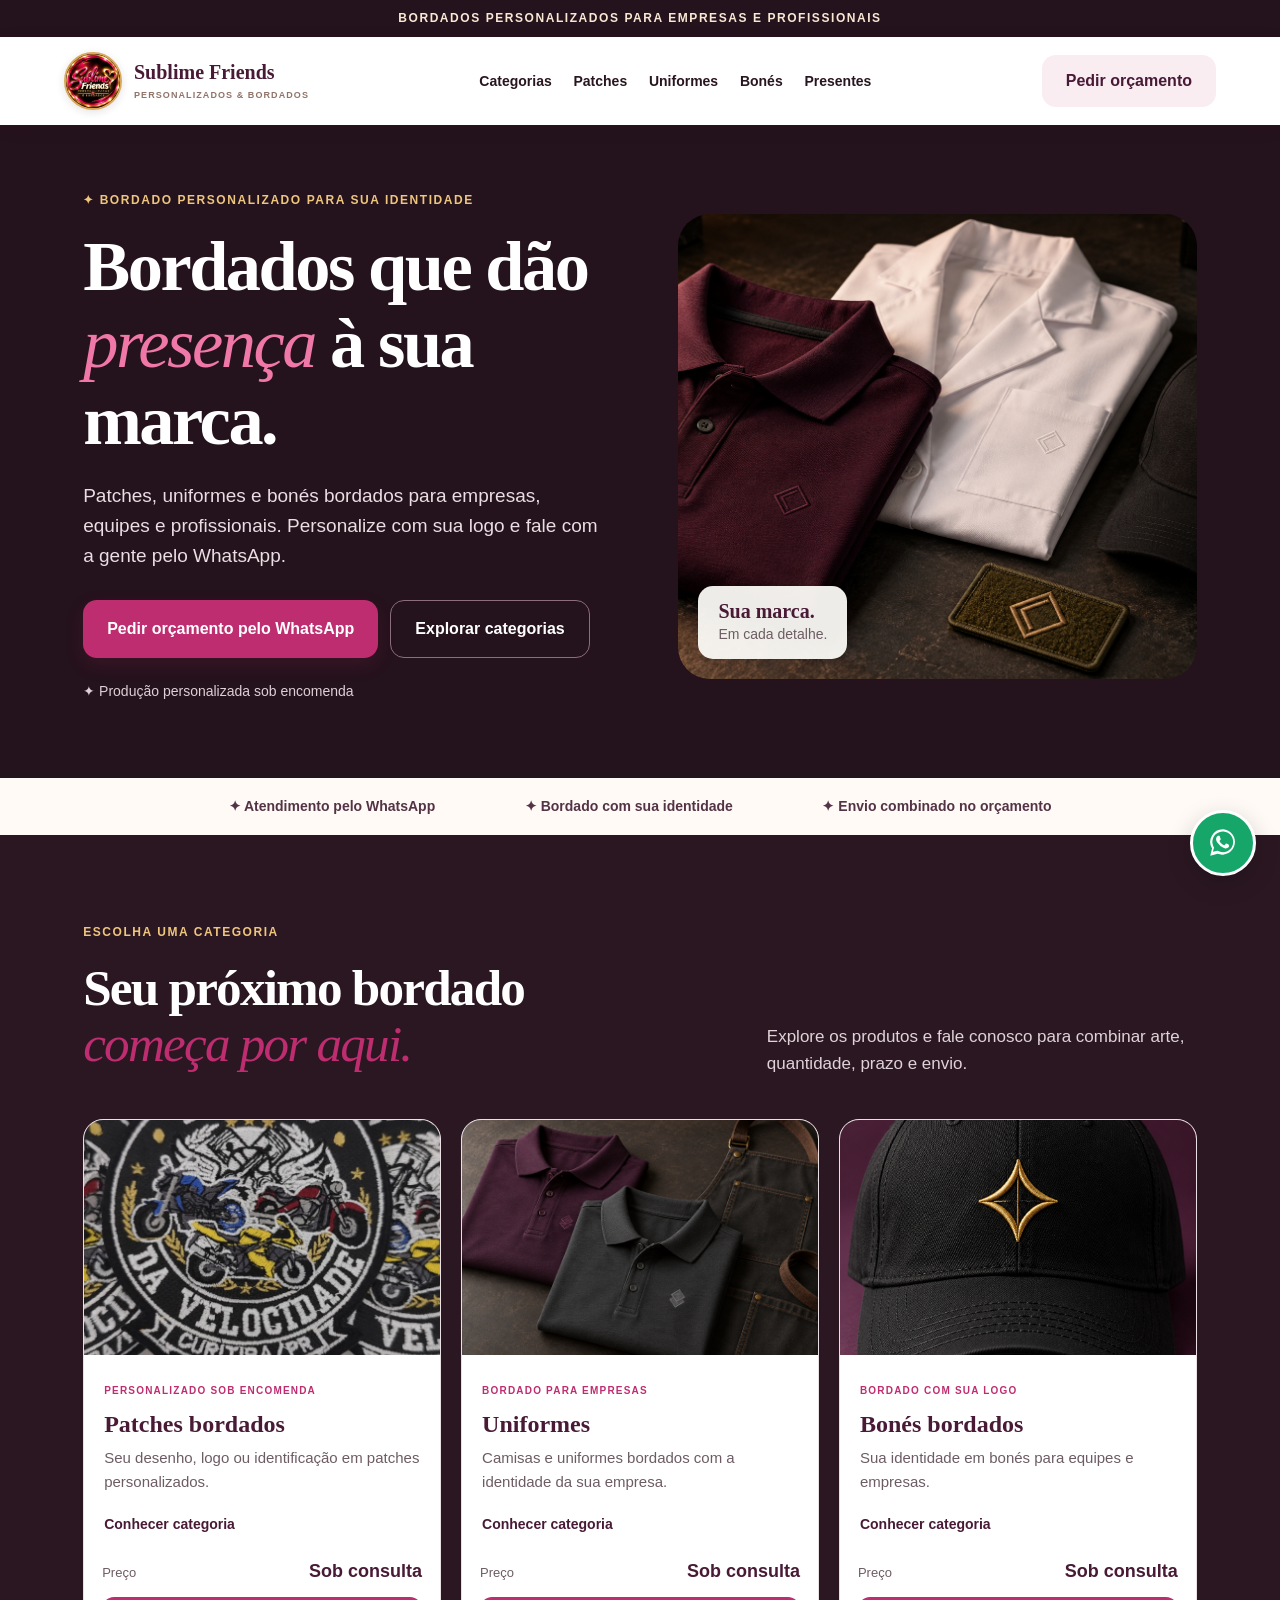
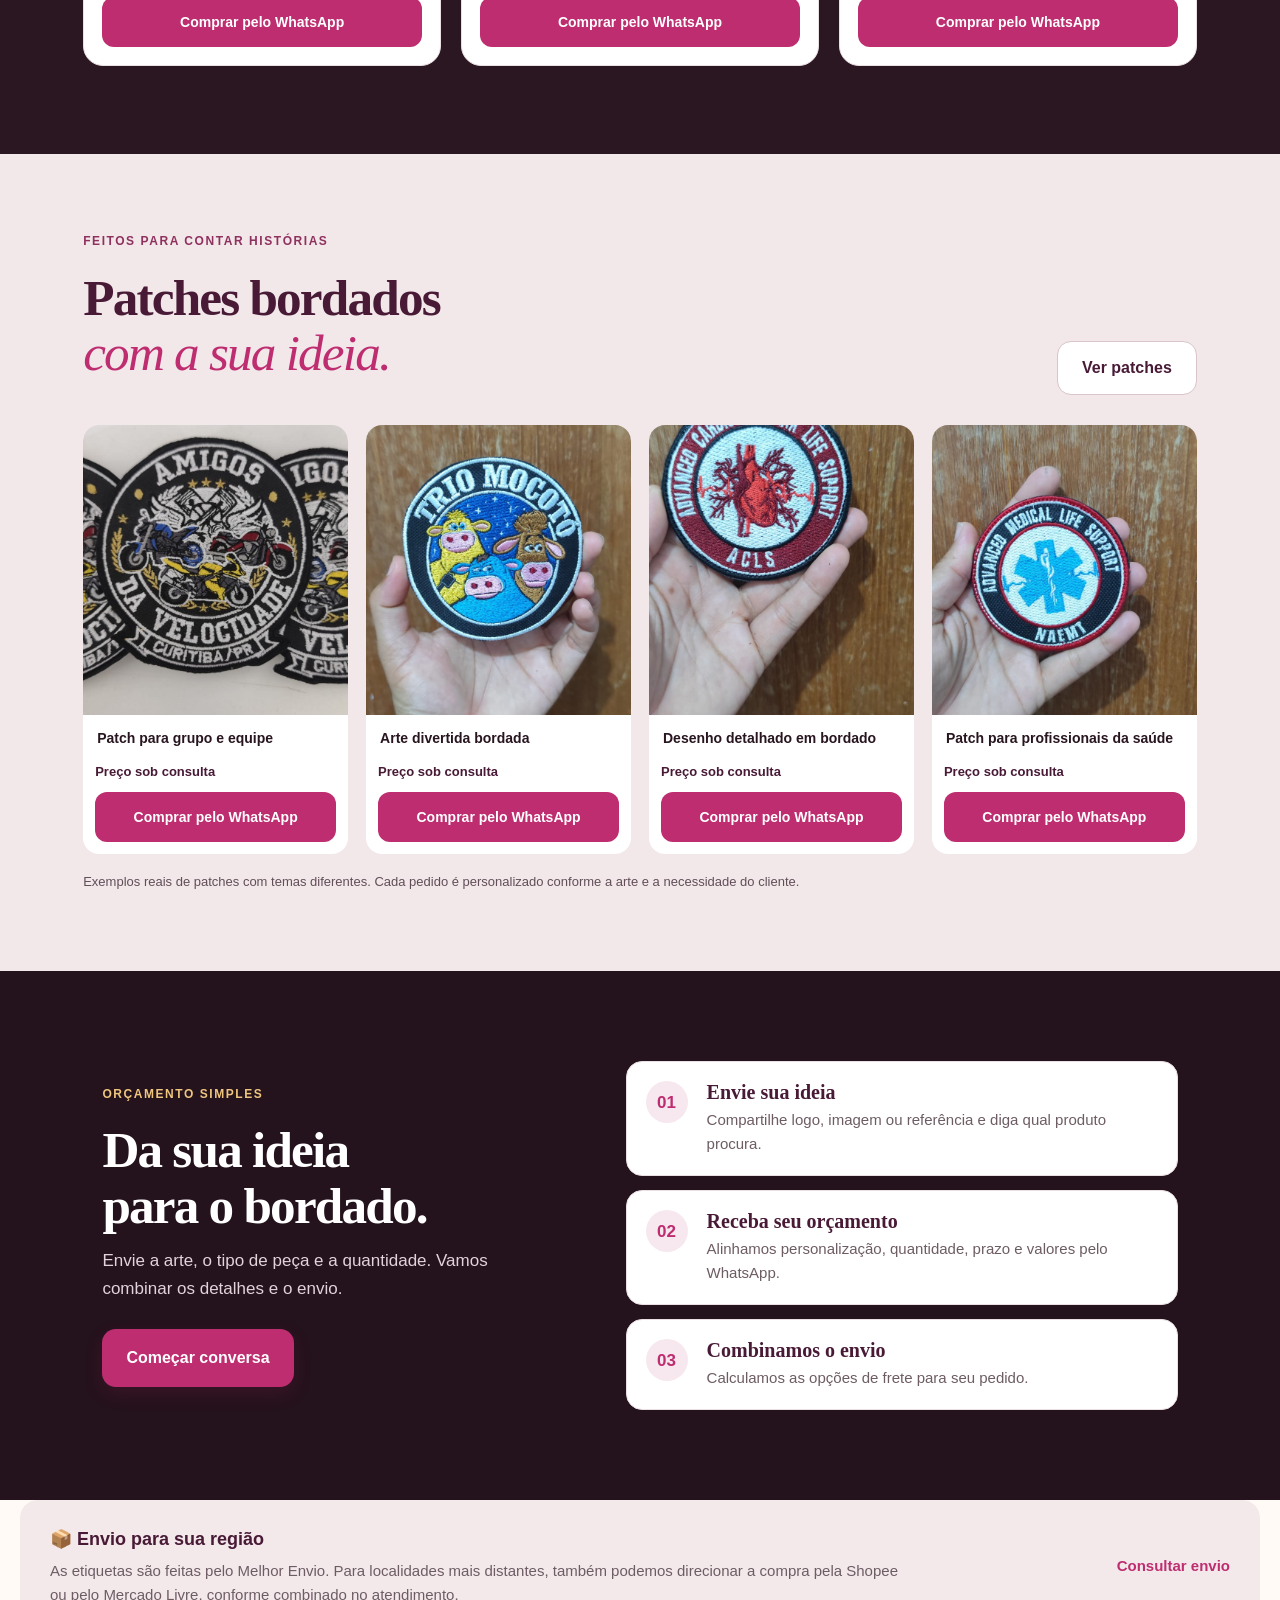
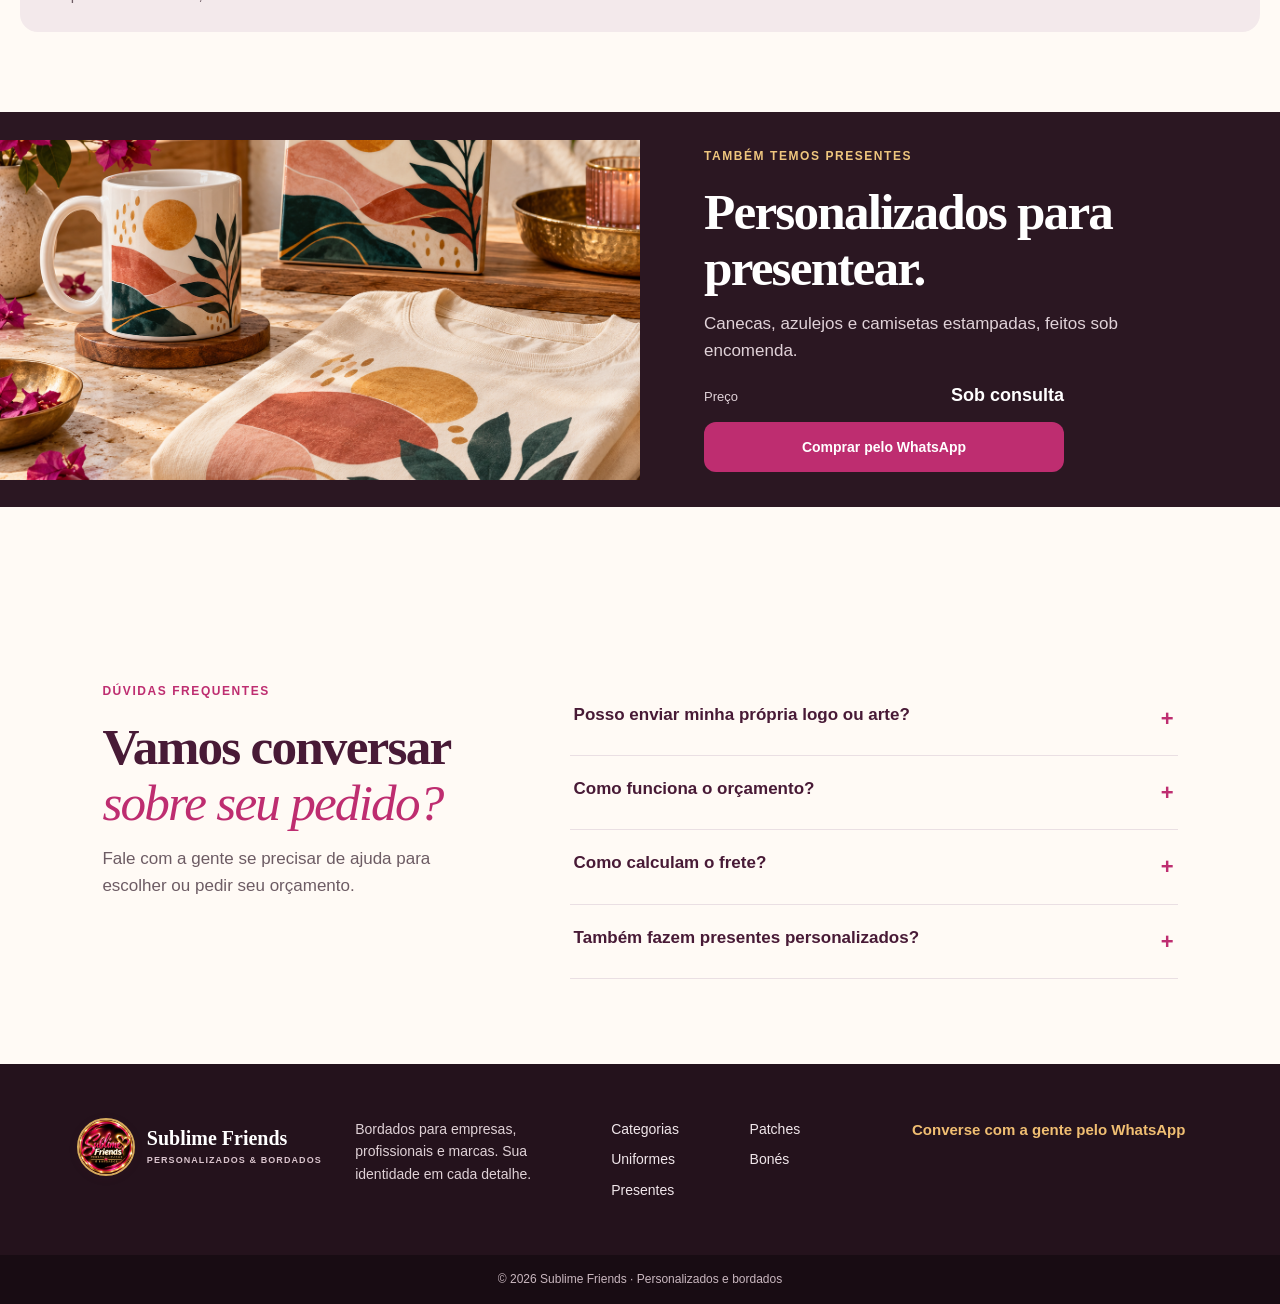
==== commit 4685517a: "Restaura cabeçalho branco com navegação escura" ====
--- a/index.html
+++ b/index.html
@@ -1,4 +1,4 @@
-<!doctype html><html lang="pt-BR"><head><meta charset="utf-8"><meta name="viewport" content="width=device-width,initial-scale=1"><meta name="theme-color" content="#200d18"><meta name="description" content="Patches, uniformes e camisas e bonés bordados com sua logo. Presentes personalizados sob encomenda. Peça seu orçamento à Sublime Friends pelo WhatsApp."><meta property="og:title" content="Sublime Friends | Bordados Personalizados"><meta property="og:description" content="Bordados para empresas, equipes e profissionais: patches, uniformes e bonés personalizados."><meta property="og:image" content="sublime-friends-logo.jpeg"><title>Sublime Friends | Patches, Uniformes e Bordados Personalizados</title><link rel="icon" href="sublime-friends-logo.jpeg"><link rel="stylesheet" href="styles.css?v=header-escuro"><script type="application/ld+json">{"@context":"https://schema.org","@type":"Store","name":"Sublime Friends Personalizados e Bordados","description":"Bordados personalizados para empresas, uniformes, bonés, uniformes e patches. Presentes personalizados sob encomenda.","image":"sublime-friends-logo.jpeg","priceRange":"Sob consulta","currenciesAccepted":"BRL"}</script></head><body><div class="topline">BORDADOS PERSONALIZADOS PARA EMPRESAS E PROFISSIONAIS</div><header class="site-header"><a class="brand" href="index.html" aria-label="Sublime Friends — página inicial"><span class="brand-mark"><img src="sublime-friends-logo.jpeg" alt=""></span><span><b>Sublime Friends</b><small>PERSONALIZADOS &amp; BORDADOS</small></span></a><button class="menu-toggle" aria-label="Abrir menu" aria-expanded="false"><span></span><span></span><span></span></button><nav class="main-nav"><a href="index.html#categorias">Categorias</a><a href="patches.html">Patches</a><a href="uniformes.html">Uniformes</a><a href="bones.html">Bonés</a><a href="presentes.html">Presentes</a></nav><a class="header-cta" href="https://wa.me/5571993175215?text=Ol%C3%A1%21%20Vim%20pelo%20site%20da%20Sublime%20Friends%20e%20quero%20fazer%20um%20or%C3%A7amento.">Pedir orçamento </a></header><main><section class="hero"><div class="hero-copy"><p class="eyebrow">✦ BORDADO PERSONALIZADO PARA SUA IDENTIDADE</p><h1>Bordados que dão <em>presença</em> à sua marca.</h1><p class="hero-lead">Patches, uniformes e bonés bordados para empresas, equipes e profissionais. Personalize com sua logo e fale com a gente pelo WhatsApp.</p><div class="hero-actions"><a class="button primary" href="https://wa.me/5571993175215?text=Ol%C3%A1%21%20Quero%20fazer%20um%20or%C3%A7amento%20de%20bordado%20personalizado.">Pedir orçamento pelo WhatsApp </a><a class="button secondary" href="#categorias">Explorar categorias </a></div><div class="trust-line">✦ Produção personalizada sob encomenda</div></div><div class="hero-image"><img src="bordados-hero.png" alt="Polo, uniforme e boné com bordado personalizado"><div class="image-label"><b>Sua marca.</b><span>Em cada detalhe.</span></div></div></section>
+<!doctype html><html lang="pt-BR"><head><meta charset="utf-8"><meta name="viewport" content="width=device-width,initial-scale=1"><meta name="theme-color" content="#200d18"><meta name="description" content="Patches, uniformes e camisas e bonés bordados com sua logo. Presentes personalizados sob encomenda. Peça seu orçamento à Sublime Friends pelo WhatsApp."><meta property="og:title" content="Sublime Friends | Bordados Personalizados"><meta property="og:description" content="Bordados para empresas, equipes e profissionais: patches, uniformes e bonés personalizados."><meta property="og:image" content="sublime-friends-logo.jpeg"><title>Sublime Friends | Patches, Uniformes e Bordados Personalizados</title><link rel="icon" href="sublime-friends-logo.jpeg"><link rel="stylesheet" href="styles.css?v=header-white"><script type="application/ld+json">{"@context":"https://schema.org","@type":"Store","name":"Sublime Friends Personalizados e Bordados","description":"Bordados personalizados para empresas, uniformes, bonés, uniformes e patches. Presentes personalizados sob encomenda.","image":"sublime-friends-logo.jpeg","priceRange":"Sob consulta","currenciesAccepted":"BRL"}</script></head><body><div class="topline">BORDADOS PERSONALIZADOS PARA EMPRESAS E PROFISSIONAIS</div><header class="site-header"><a class="brand" href="index.html" aria-label="Sublime Friends — página inicial"><span class="brand-mark"><img src="sublime-friends-logo.jpeg" alt=""></span><span><b>Sublime Friends</b><small>PERSONALIZADOS &amp; BORDADOS</small></span></a><button class="menu-toggle" aria-label="Abrir menu" aria-expanded="false"><span></span><span></span><span></span></button><nav class="main-nav"><a href="index.html#categorias">Categorias</a><a href="patches.html">Patches</a><a href="uniformes.html">Uniformes</a><a href="bones.html">Bonés</a><a href="presentes.html">Presentes</a></nav><a class="header-cta" href="https://wa.me/5571993175215?text=Ol%C3%A1%21%20Vim%20pelo%20site%20da%20Sublime%20Friends%20e%20quero%20fazer%20um%20or%C3%A7amento.">Pedir orçamento </a></header><main><section class="hero"><div class="hero-copy"><p class="eyebrow">✦ BORDADO PERSONALIZADO PARA SUA IDENTIDADE</p><h1>Bordados que dão <em>presença</em> à sua marca.</h1><p class="hero-lead">Patches, uniformes e bonés bordados para empresas, equipes e profissionais. Personalize com sua logo e fale com a gente pelo WhatsApp.</p><div class="hero-actions"><a class="button primary" href="https://wa.me/5571993175215?text=Ol%C3%A1%21%20Quero%20fazer%20um%20or%C3%A7amento%20de%20bordado%20personalizado.">Pedir orçamento pelo WhatsApp </a><a class="button secondary" href="#categorias">Explorar categorias </a></div><div class="trust-line">✦ Produção personalizada sob encomenda</div></div><div class="hero-image"><img src="bordados-hero.png" alt="Polo, uniforme e boné com bordado personalizado"><div class="image-label"><b>Sua marca.</b><span>Em cada detalhe.</span></div></div></section>
 <section class="benefit-strip"><span>✦ Atendimento pelo WhatsApp</span><span>✦ Bordado com sua identidade</span><span>✦ Envio combinado no orçamento</span></section>
 <section class="section categories-section" id="categorias"><div class="section-heading"><div><p class="eyebrow">ESCOLHA UMA CATEGORIA</p><h2>Seu próximo bordado<br><em>começa por aqui.</em></h2></div><p>Explore os produtos e fale conosco para combinar arte, quantidade, prazo e envio.</p></div><div class="category-grid"><article class="category-card"><a class="category-main" href="patches.html"><div class="card-photo"><img src="patch-motociclista.jpeg" alt="Patch bordado personalizado para motociclistas" loading="lazy"></div><div class="card-copy"><span>PERSONALIZADO SOB ENCOMENDA</span><h3>Patches bordados</h3><p>Seu desenho, logo ou identificação em patches personalizados.</p><b>Conhecer categoria </b></div></a><div class="card-purchase"><div class="price-info"><span>Preço</span><b>Sob consulta</b></div><a class="product-buy" href="https://wa.me/5571993175215?text=Ol%C3%A1%21%20Quero%20consultar%20o%20pre%C3%A7o%20e%20comprar%20patches%20bordados%20personalizados.">Comprar pelo WhatsApp </a></div></article><article class="category-card"><a class="category-main" href="uniformes.html"><div class="card-photo"><img src="uniformes.png" alt="Uniformes bordados para empresas" loading="lazy"></div><div class="card-copy"><span>BORDADO PARA EMPRESAS</span><h3>Uniformes</h3><p>Camisas e uniformes bordados com a identidade da sua empresa.</p><b>Conhecer categoria </b></div></a><div class="card-purchase"><div class="price-info"><span>Preço</span><b>Sob consulta</b></div><a class="product-buy" href="https://wa.me/5571993175215?text=Ol%C3%A1%21%20Quero%20consultar%20o%20pre%C3%A7o%20e%20comprar%20uniformes%2C%20camisas%20ou%20uniformes%20bordados.">Comprar pelo WhatsApp </a></div></article><article class="category-card"><a class="category-main" href="bones.html"><div class="card-photo"><img src="bone-bordado.png" alt="Boné escuro com bordado personalizado" loading="lazy"></div><div class="card-copy"><span>BORDADO COM SUA LOGO</span><h3>Bonés bordados</h3><p>Sua identidade em bonés para equipes e empresas.</p><b>Conhecer categoria </b></div></a><div class="card-purchase"><div class="price-info"><span>Preço</span><b>Sob consulta</b></div><a class="product-buy" href="https://wa.me/5571993175215?text=Ol%C3%A1%21%20Quero%20consultar%20o%20pre%C3%A7o%20e%20comprar%20bon%C3%A9s%20personalizados%20bordados.">Comprar pelo WhatsApp </a></div></article></div></section>
 <section class="patch-showcase"><div class="section-heading"><div><p class="eyebrow">FEITOS PARA CONTAR HISTÓRIAS</p><h2>Patches bordados<br><em>com a sua ideia.</em></h2></div><a class="button secondary" href="patches.html">Ver patches </a></div><div class="patch-gallery"><article class="patch-product-card"><img loading="lazy" src="patch-motociclista.jpeg" alt="Patch bordado personalizado com tema motociclismo"><figcaption>Patch para grupo e equipe</figcaption><div class="patch-buy"><span>Preço sob consulta</span><a class="product-buy" href="https://wa.me/5571993175215?text=Ol%C3%A1%21%20Quero%20consultar%20o%20pre%C3%A7o%20e%20comprar%20este%20patch%20bordado%20personalizado%3A%20Patch%20para%20grupo%20e%20equipe.">Comprar pelo WhatsApp </a></div></article><article class="patch-product-card"><img loading="lazy" src="patch-vacas.jpeg" alt="Patch bordado colorido com tema de vacas"><figcaption>Arte divertida bordada</figcaption><div class="patch-buy"><span>Preço sob consulta</span><a class="product-buy" href="https://wa.me/5571993175215?text=Ol%C3%A1%21%20Quero%20consultar%20o%20pre%C3%A7o%20e%20comprar%20este%20patch%20bordado%20personalizado%3A%20Arte%20divertida%20bordada.">Comprar pelo WhatsApp </a></div></article><article class="patch-product-card"><img loading="lazy" src="patch-coracao.jpeg" alt="Patch bordado com ilustração de coração anatômico"><figcaption>Desenho detalhado em bordado</figcaption><div class="patch-buy"><span>Preço sob consulta</span><a class="product-buy" href="https://wa.me/5571993175215?text=Ol%C3%A1%21%20Quero%20consultar%20o%20pre%C3%A7o%20e%20comprar%20este%20patch%20bordado%20personalizado%3A%20Desenho%20detalhado%20em%20bordado.">Comprar pelo WhatsApp </a></div></article><article class="patch-product-card"><img loading="lazy" src="patch-medico.jpeg" alt="Patch bordado para área de saúde"><figcaption>Patch para profissionais da saúde</figcaption><div class="patch-buy"><span>Preço sob consulta</span><a class="product-buy" href="https://wa.me/5571993175215?text=Ol%C3%A1%21%20Quero%20consultar%20o%20pre%C3%A7o%20e%20comprar%20este%20patch%20bordado%20personalizado%3A%20Patch%20para%20profissionais%20da%20sa%C3%BAde.">Comprar pelo WhatsApp </a></div></article></div><p class="gallery-note">Exemplos reais de patches com temas diferentes. Cada pedido é personalizado conforme a arte e a necessidade do cliente.</p></section>
@@ -22,3 +22,6 @@
 
 
 
+
+
+
--- a/styles.css
+++ b/styles.css
@@ -9,6 +9,4 @@
 @media(max-width:760px){.hero{padding:46px 20px 54px}.hero .hero-image{min-height:310px}.category-grid{grid-template-columns:1fr}.category-card{display:flex;min-height:0}.category-main{display:grid;grid-template-columns:39% 1fr;min-height:190px}.category-main .card-photo{height:100%;min-height:190px}.category-main .card-copy{padding:14px}.card-purchase{padding:0 14px 14px}.product-buy{min-height:50px;font-size:15px}.patch-showcase{padding:58px 20px}.patch-gallery{grid-template-columns:repeat(2,minmax(0,1fr))}.patch-product-card>img{height:210px}.patch-buy{padding:10px}.patch-buy .product-buy{font-size:12px;min-height:46px}.uniform-gallery{padding:55px 20px}.uniform-products{grid-template-columns:1fr}.uniform-product{grid-template-columns:38% 1fr}.uniform-product>img{min-height:230px}.uniform-product>div{padding:14px}.uniform-product h3{font-size:19px}.category-price{max-width:none}.gift-band{background:#2b1722}.hero h1{color:#fff}}
 .categories-section{max-width:none}.categories-section>.section-heading,.categories-section>.category-grid{max-width:1240px;margin-left:auto;margin-right:auto}.categories-section>.section-heading{margin-bottom:34px}.gift-band{max-width:none;margin-left:0;margin-right:0;border-radius:0}
 
-/* Cabeçalho escuro alinhado à identidade da marca */
-.site-header{background:#24121c}.site-header .brand b{color:#fff}.site-header .brand small{color:#ead8e0}.site-header .main-nav a{color:#fff}.site-header .main-nav a:hover{color:#f078a8}
-@media(max-width:760px){.site-header .main-nav{background:#24121c}.site-header .main-nav a{color:#fff;border-bottom-color:#513342}.site-header .menu-toggle{background:transparent;border-color:#765365}.site-header .menu-toggle span{background:#fff}}
+
